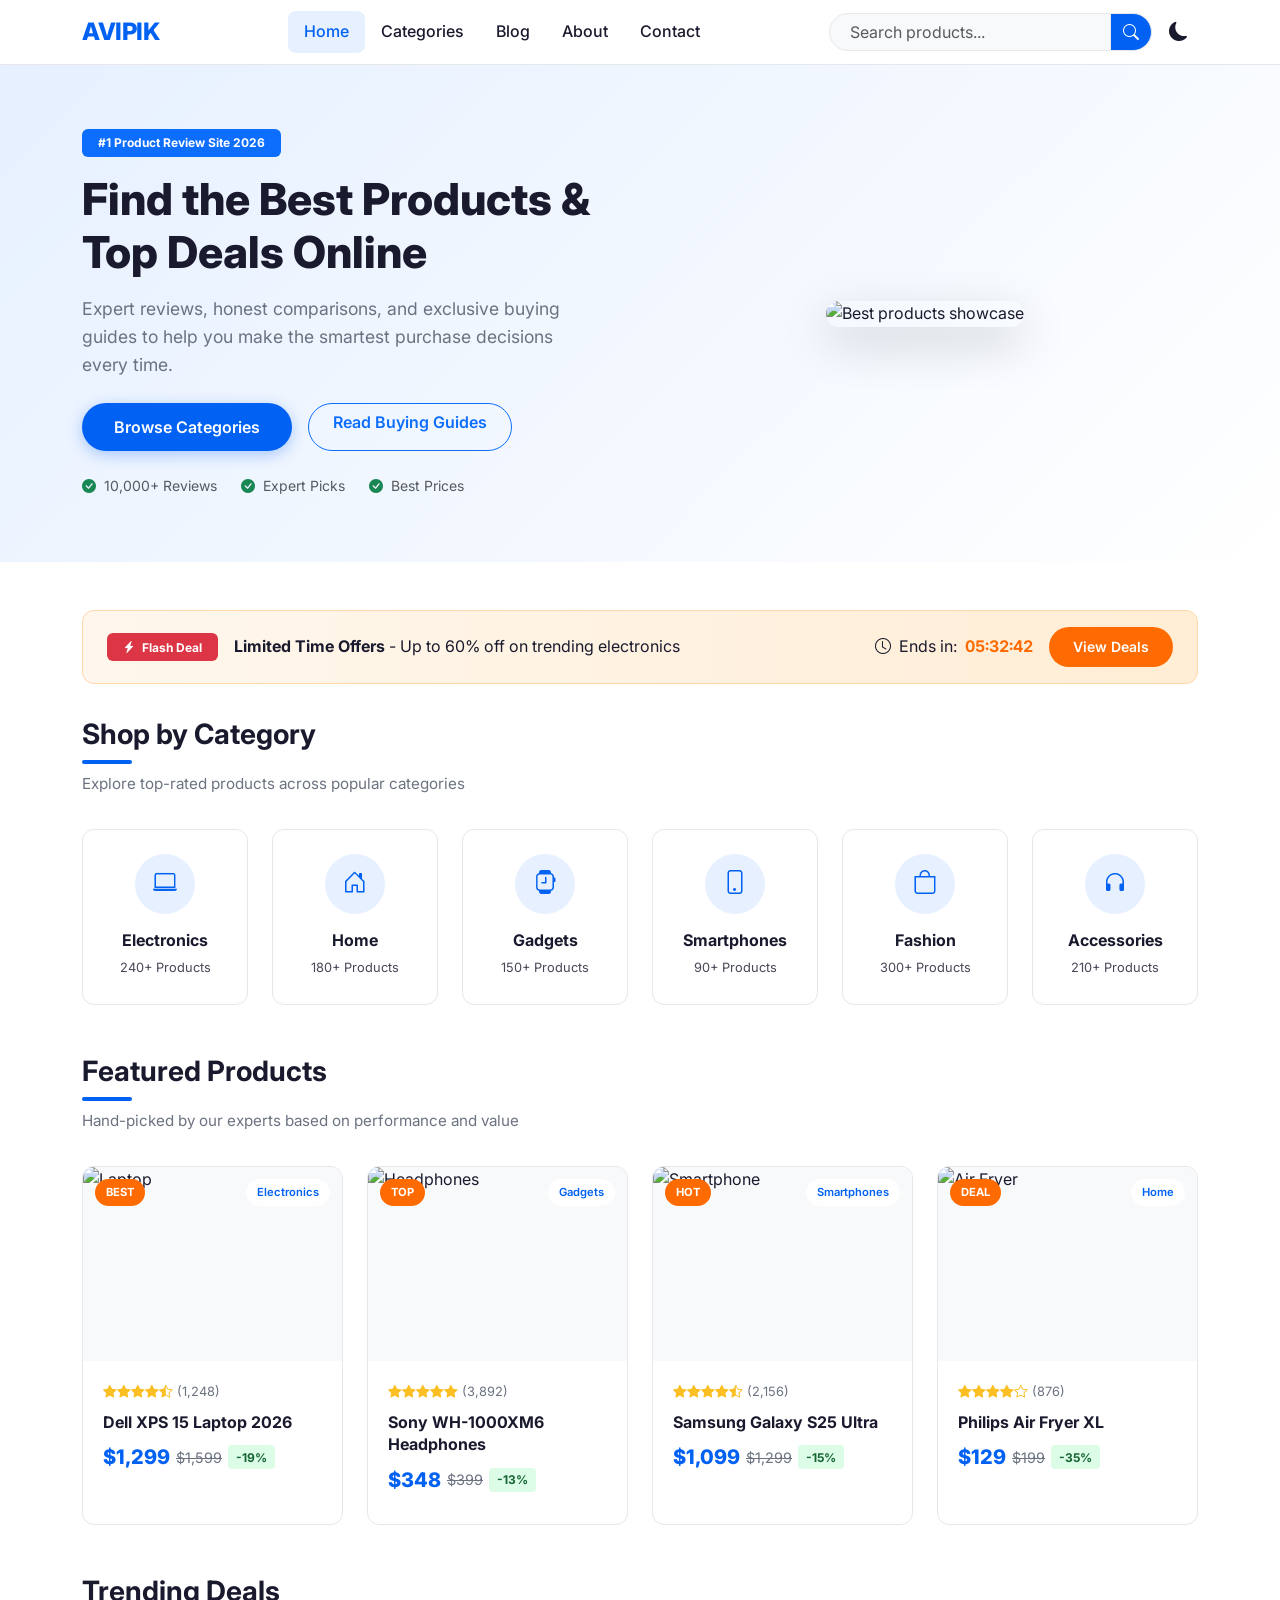
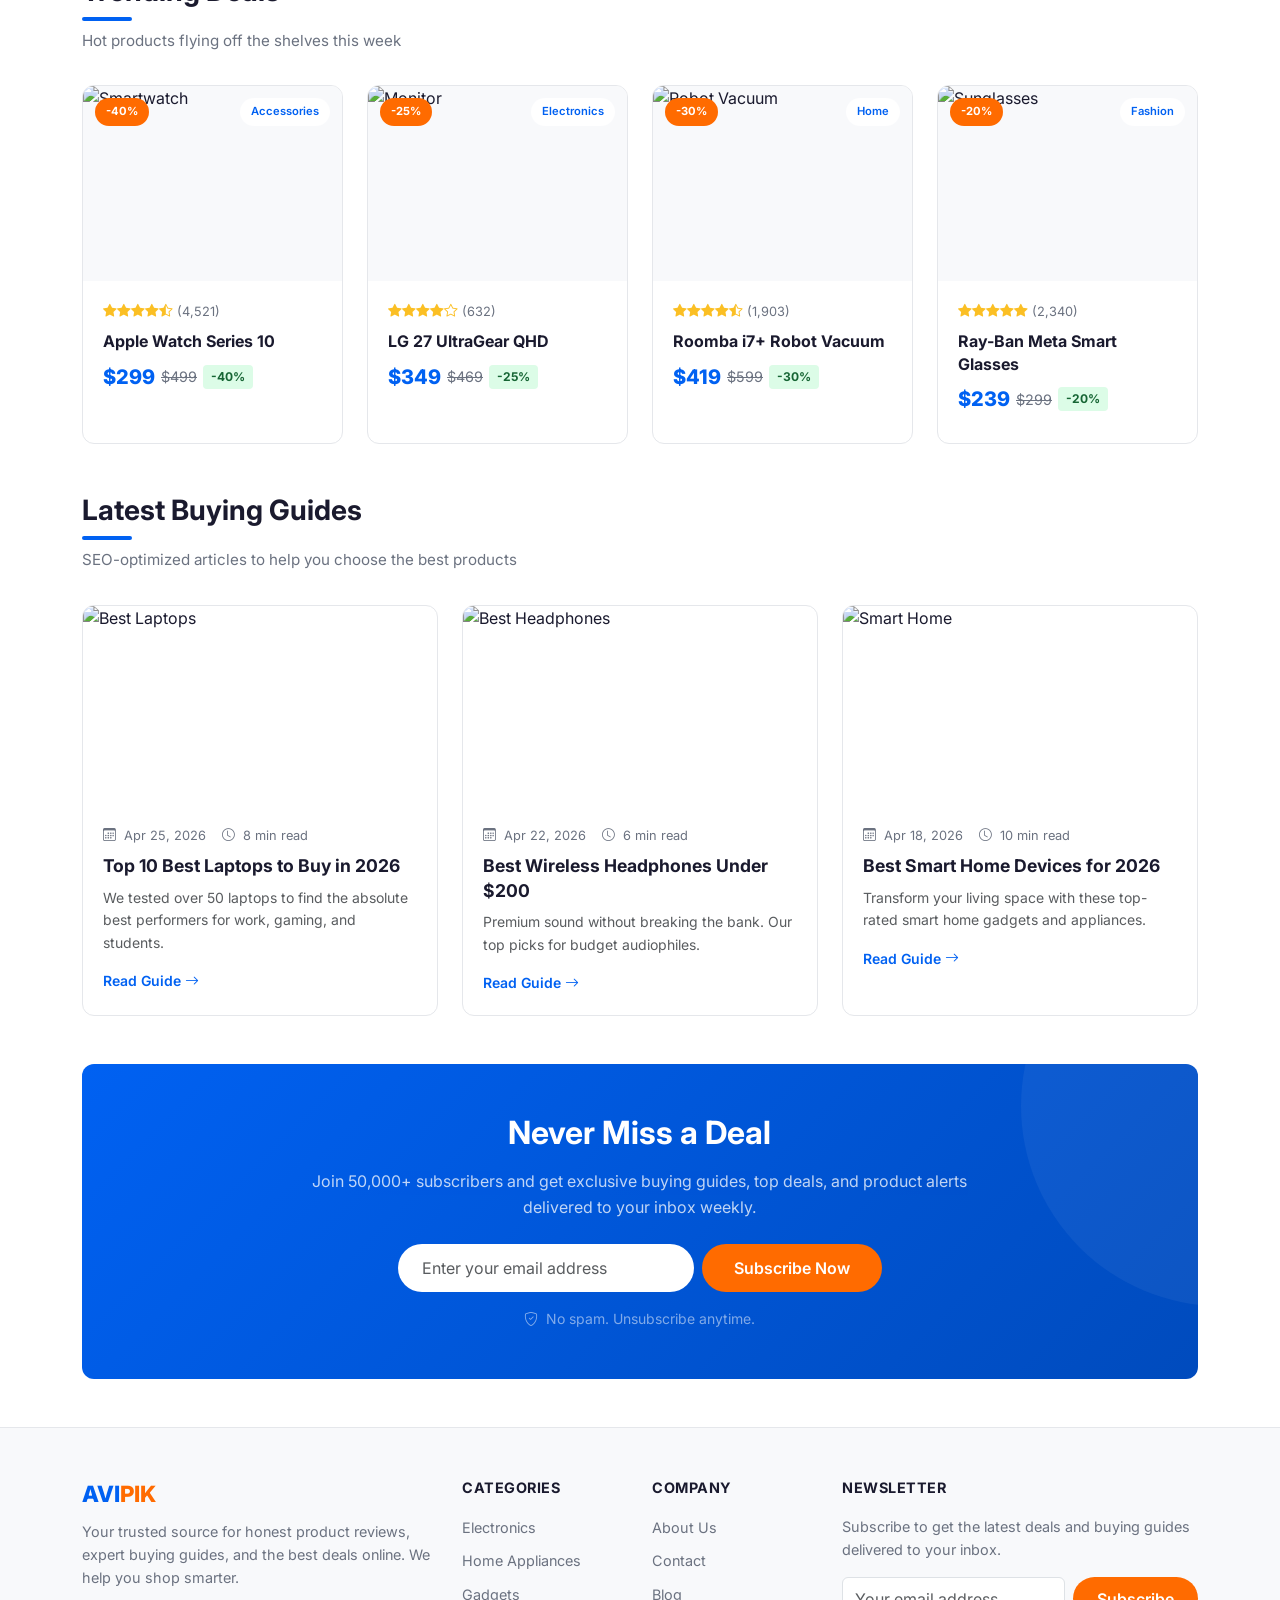
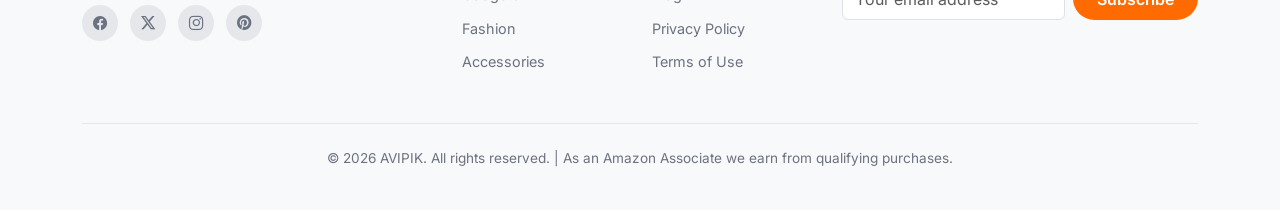
==== index.html @ 1dbca2f1 "one" ====
<!DOCTYPE html>
<html lang="en">
<head>
<meta charset="UTF-8">
<meta name="viewport" content="width=device-width, initial-scale=1.0">
<title>AVIPIK - Top Product Reviews, Deals & Buying Guides 2026</title>
<meta name="description" content="Discover the best products, top deals, and expert buying guides. Read honest reviews and find the best prices on electronics, home appliances, gadgets, fashion, and accessories.">
<meta name="keywords" content="best products, top deals, buy online, product reviews, buying guide, amazon deals">
<link rel="canonical" href="https://avipik.com/">
<script type="application/ld+json">{"@context":"https://schema.org","@type":"WebSite","name":"AVIPIK","url":"https://avipik.com/","potentialAction":{"@type":"SearchAction","target":"https://avipik.com/search?q={search_term_string}","query-input":"required name=search_term_string"}}</script>
<link href="https://cdn.jsdelivr.net/npm/bootstrap@5.3.2/dist/css/bootstrap.min.css" rel="stylesheet">
<link rel="stylesheet" href="https://cdn.jsdelivr.net/npm/bootstrap-icons@1.11.1/font/bootstrap-icons.css">
<link href="https://fonts.googleapis.com/css2?family=Inter:wght@400;500;600;700;800&display=swap" rel="stylesheet">
<link rel="stylesheet" href="css/style.css">
</head>
<body>
<header class="site-header">
<nav class="navbar navbar-expand-lg">
<div class="container">
<a class="navbar-brand" href="index.html">AVI<span></span>PIK</span></a>
<button class="navbar-toggler" type="button" data-bs-toggle="collapse" data-bs-target="#mainNav"><span class="navbar-toggler-icon"></span></button>
<div class="collapse navbar-collapse" id="mainNav">
<ul class="navbar-nav mx-auto">
<li class="nav-item"><a class="nav-link active" href="index.html">Home</a></li>
<li class="nav-item"><a class="nav-link" href="category.html">Categories</a></li>
<!-- <li class="nav-item"><a class="nav-link" href="comparison.html">Compare</a></li> -->
<li class="nav-item"><a class="nav-link" href="blog.html">Blog</a></li>
<li class="nav-item"><a class="nav-link" href="about.html">About</a></li>
<li class="nav-item"><a class="nav-link" href="contact.html">Contact</a></li>
</ul>
<form class="d-flex search-form me-2" role="search"><input class="form-control" type="search" placeholder="Search products..." aria-label="Search"><button class="btn" type="submit"><i class="bi bi-search"></i></button></form>
<button class="theme-toggle" id="themeToggle" title="Toggle dark mode"><i class="bi bi-moon-fill"></i></button>
</div>
</div>
</nav>
</header>

<section class="hero-section">
<div class="container">
<div class="row align-items-center gy-4">
<div class="col-lg-6">
<span class="badge bg-primary mb-3 px-3 py-2">#1 Product Review Site 2026</span>
<h1 class="hero-title">Find the Best Products & Top Deals Online</h1>
<p class="hero-text">Expert reviews, honest comparisons, and exclusive buying guides to help you make the smartest purchase decisions every time.</p>
<div class="d-flex flex-wrap gap-3">
<a href="category.html" class="btn btn-primary-custom">Browse Categories</a>
<a href="blog.html" class="btn btn-outline-primary rounded-pill px-4 fw-semibold">Read Buying Guides</a>
</div>
<div class="mt-4 d-flex gap-4 text-muted small">
<div><i class="bi bi-check-circle-fill text-success me-1"></i> 10,000+ Reviews</div>
<div><i class="bi bi-check-circle-fill text-success me-1"></i> Expert Picks</div>
<div><i class="bi bi-check-circle-fill text-success me-1"></i> Best Prices</div>
</div>
</div>
<div class="col-lg-6 text-center">
<img data-src="https://images.unsplash.com/photo-1550009158-9ebf690569ba?w=600&h=400&fit=crop" alt="Best products showcase" class="img-fluid rounded-4 shadow-lg" style="max-height:360px;object-fit:cover;width:100%;">
</div>
</div>
</div>
</section>

<div class="container my-5">
<div class="deals-bar d-flex flex-wrap align-items-center justify-content-between gap-3">
<div class="d-flex align-items-center gap-3">
<span class="badge bg-danger px-3 py-2"><i class="bi bi-lightning-charge-fill me-1"></i> Flash Deal</span>
<div><strong>Limited Time Offers</strong> - Up to 60% off on trending electronics</div>
</div>
<div class="d-flex align-items-center gap-2">
<i class="bi bi-clock"></i> Ends in: <span class="countdown" id="countdown">05:32:45</span>
<a href="category.html" class="btn btn-accent btn-sm ms-2">View Deals</a>
</div>
</div>

<h2 class="section-title">Shop by Category</h2>
<p class="section-subtitle">Explore top-rated products across popular categories</p>
<div class="row g-4 mb-5">
<div class="col-6 col-md-4 col-lg-2"><a href="category.html" class="category-card"><div class="cat-icon"><i class="bi bi-laptop"></i></div><h5>Electronics</h5><small>240+ Products</small></a></div>
<div class="col-6 col-md-4 col-lg-2"><a href="category.html" class="category-card"><div class="cat-icon"><i class="bi bi-house-door"></i></div><h5>Home</h5><small>180+ Products</small></a></div>
<div class="col-6 col-md-4 col-lg-2"><a href="category.html" class="category-card"><div class="cat-icon"><i class="bi bi-smartwatch"></i></div><h5>Gadgets</h5><small>150+ Products</small></a></div>
<div class="col-6 col-md-4 col-lg-2"><a href="category.html" class="category-card"><div class="cat-icon"><i class="bi bi-phone"></i></div><h5>Smartphones</h5><small>90+ Products</small></a></div>
<div class="col-6 col-md-4 col-lg-2"><a href="category.html" class="category-card"><div class="cat-icon"><i class="bi bi-bag"></i></div><h5>Fashion</h5><small>300+ Products</small></a></div>
<div class="col-6 col-md-4 col-lg-2"><a href="category.html" class="category-card"><div class="cat-icon"><i class="bi bi-headphones"></i></div><h5>Accessories</h5><small>210+ Products</small></a></div>
</div>

<h2 class="section-title">Featured Products</h2>
<p class="section-subtitle">Hand-picked by our experts based on performance and value</p>
<div class="row g-4 mb-5">
<div class="col-6 col-lg-3"><article class="product-card"><div class="card-img-wrapper"><span class="badge-deal">BEST</span><span class="badge-category">Electronics</span><img data-src="https://images.unsplash.com/photo-1496181133206-80ce9b88a853?w=400&h=300&fit=crop" alt="Laptop" loading="lazy"></div><div class="card-body"><div class="stars"><i class="bi bi-star-fill"></i><i class="bi bi-star-fill"></i><i class="bi bi-star-fill"></i><i class="bi bi-star-fill"></i><i class="bi bi-star-half"></i><span class="reviews">(1,248)</span></div><h3 class="card-title"><a href="product-review.html">Dell XPS 15 Laptop 2026</a></h3><div class="d-flex align-items-center mb-2"><span class="price-current">$1,299</span><span class="price-old">$1,599</span><span class="discount-tag">-19%</span></div></div></article></div>
<div class="col-6 col-lg-3"><article class="product-card"><div class="card-img-wrapper"><span class="badge-deal">TOP</span><span class="badge-category">Gadgets</span><img data-src="https://images.unsplash.com/photo-1505740420928-5e560c06d30e?w=400&h=300&fit=crop" alt="Headphones" loading="lazy"></div><div class="card-body"><div class="stars"><i class="bi bi-star-fill"></i><i class="bi bi-star-fill"></i><i class="bi bi-star-fill"></i><i class="bi bi-star-fill"></i><i class="bi bi-star-fill"></i><span class="reviews">(3,892)</span></div><h3 class="card-title"><a href="product-review.html">Sony WH-1000XM6 Headphones</a></h3><div class="d-flex align-items-center mb-2"><span class="price-current">$348</span><span class="price-old">$399</span><span class="discount-tag">-13%</span></div></div></article></div>
<div class="col-6 col-lg-3"><article class="product-card"><div class="card-img-wrapper"><span class="badge-deal">HOT</span><span class="badge-category">Smartphones</span><img data-src="https://images.unsplash.com/photo-1511707171634-5f897ff02aa9?w=400&h=300&fit=crop" alt="Smartphone" loading="lazy"></div><div class="card-body"><div class="stars"><i class="bi bi-star-fill"></i><i class="bi bi-star-fill"></i><i class="bi bi-star-fill"></i><i class="bi bi-star-fill"></i><i class="bi bi-star-half"></i><span class="reviews">(2,156)</span></div><h3 class="card-title"><a href="product-review.html">Samsung Galaxy S25 Ultra</a></h3><div class="d-flex align-items-center mb-2"><span class="price-current">$1,099</span><span class="price-old">$1,299</span><span class="discount-tag">-15%</span></div></div></article></div>
<div class="col-6 col-lg-3"><article class="product-card"><div class="card-img-wrapper"><span class="badge-deal">DEAL</span><span class="badge-category">Home</span><img data-src="https://images.unsplash.com/photo-1556910103-1c02745a30bf?w=400&h=300&fit=crop" alt="Air Fryer" loading="lazy"></div><div class="card-body"><div class="stars"><i class="bi bi-star-fill"></i><i class="bi bi-star-fill"></i><i class="bi bi-star-fill"></i><i class="bi bi-star-fill"></i><i class="bi bi-star"></i><span class="reviews">(876)</span></div><h3 class="card-title"><a href="product-review.html">Philips Air Fryer XL</a></h3><div class="d-flex align-items-center mb-2"><span class="price-current">$129</span><span class="price-old">$199</span><span class="discount-tag">-35%</span></div></div></article></div>
</div>

<h2 class="section-title">Trending Deals</h2>
<p class="section-subtitle">Hot products flying off the shelves this week</p>
<div class="row g-4 mb-5">
<div class="col-6 col-lg-3"><article class="product-card"><div class="card-img-wrapper"><span class="badge-deal">-40%</span><span class="badge-category">Accessories</span><img data-src="https://images.unsplash.com/photo-1572569028738-411a197b8367?w=400&h=300&fit=crop" alt="Smartwatch" loading="lazy"></div><div class="card-body"><div class="stars"><i class="bi bi-star-fill"></i><i class="bi bi-star-fill"></i><i class="bi bi-star-fill"></i><i class="bi bi-star-fill"></i><i class="bi bi-star-half"></i><span class="reviews">(4,521)</span></div><h3 class="card-title"><a href="product-review.html">Apple Watch Series 10</a></h3><div class="d-flex align-items-center mb-2"><span class="price-current">$299</span><span class="price-old">$499</span><span class="discount-tag">-40%</span></div></div></article></div>
<div class="col-6 col-lg-3"><article class="product-card"><div class="card-img-wrapper"><span class="badge-deal">-25%</span><span class="badge-category">Electronics</span><img data-src="https://images.unsplash.com/photo-1593640408182-31c70c8268f5?w=400&h=300&fit=crop" alt="Monitor" loading="lazy"></div><div class="card-body"><div class="stars"><i class="bi bi-star-fill"></i><i class="bi bi-star-fill"></i><i class="bi bi-star-fill"></i><i class="bi bi-star-fill"></i><i class="bi bi-star"></i><span class="reviews">(632)</span></div><h3 class="card-title"><a href="product-review.html">LG 27 UltraGear QHD</a></h3><div class="d-flex align-items-center mb-2"><span class="price-current">$349</span><span class="price-old">$469</span><span class="discount-tag">-25%</span></div></div></article></div>
<div class="col-6 col-lg-3"><article class="product-card"><div class="card-img-wrapper"><span class="badge-deal">-30%</span><span class="badge-category">Home</span><img data-src="https://images.unsplash.com/photo-1585771724684-38269d6639fd?w=400&h=300&fit=crop" alt="Robot Vacuum" loading="lazy"></div><div class="card-body"><div class="stars"><i class="bi bi-star-fill"></i><i class="bi bi-star-fill"></i><i class="bi bi-star-fill"></i><i class="bi bi-star-fill"></i><i class="bi bi-star-half"></i><span class="reviews">(1,903)</span></div><h3 class="card-title"><a href="product-review.html">Roomba i7+ Robot Vacuum</a></h3><div class="d-flex align-items-center mb-2"><span class="price-current">$419</span><span class="price-old">$599</span><span class="discount-tag">-30%</span></div></div></article></div>
<div class="col-6 col-lg-3"><article class="product-card"><div class="card-img-wrapper"><span class="badge-deal">-20%</span><span class="badge-category">Fashion</span><img data-src="https://images.unsplash.com/photo-1523275335684-37898b6baf30?w=400&h=300&fit=crop" alt="Sunglasses" loading="lazy"></div><div class="card-body"><div class="stars"><i class="bi bi-star-fill"></i><i class="bi bi-star-fill"></i><i class="bi bi-star-fill"></i><i class="bi bi-star-fill"></i><i class="bi bi-star-fill"></i><span class="reviews">(2,340)</span></div><h3 class="card-title"><a href="product-review.html">Ray-Ban Meta Smart Glasses</a></h3><div class="d-flex align-items-center mb-2"><span class="price-current">$239</span><span class="price-old">$299</span><span class="discount-tag">-20%</span></div></div></article></div>
</div>

<h2 class="section-title">Latest Buying Guides</h2>
<p class="section-subtitle">SEO-optimized articles to help you choose the best products</p>
<div class="row g-4 mb-5">
<div class="col-md-4"><article class="blog-card"><img data-src="https://images.unsplash.com/photo-1517336714731-489689fd1ca4?w=500&h=280&fit=crop" alt="Best Laptops" class="blog-img" loading="lazy"><div class="card-body"><div class="blog-meta"><span><i class="bi bi-calendar3 me-1"></i> Apr 25, 2026</span><span><i class="bi bi-clock me-1"></i> 8 min read</span></div><h3 class="card-title"><a href="blog.html">Top 10 Best Laptops to Buy in 2026</a></h3><p class="text-muted small">We tested over 50 laptops to find the absolute best performers for work, gaming, and students.</p><a href="blog.html" class="fw-semibold small text-decoration-none" style="color:var(--primary)">Read Guide <i class="bi bi-arrow-right"></i></a></div></article></div>
<div class="col-md-4"><article class="blog-card"><img data-src="https://images.unsplash.com/photo-1558089687-f282ffcbc126?w=500&h=280&fit=crop" alt="Best Headphones" class="blog-img" loading="lazy"><div class="card-body"><div class="blog-meta"><span><i class="bi bi-calendar3 me-1"></i> Apr 22, 2026</span><span><i class="bi bi-clock me-1"></i> 6 min read</span></div><h3 class="card-title"><a href="blog.html">Best Wireless Headphones Under $200</a></h3><p class="text-muted small">Premium sound without breaking the bank. Our top picks for budget audiophiles.</p><a href="blog.html" class="fw-semibold small text-decoration-none" style="color:var(--primary)">Read Guide <i class="bi bi-arrow-right"></i></a></div></article></div>
<div class="col-md-4"><article class="blog-card"><img data-src="https://images.unsplash.com/photo-1584568694244-14fbdf83bd30?w=500&h=280&fit=crop" alt="Smart Home" class="blog-img" loading="lazy"><div class="card-body"><div class="blog-meta"><span><i class="bi bi-calendar3 me-1"></i> Apr 18, 2026</span><span><i class="bi bi-clock me-1"></i> 10 min read</span></div><h3 class="card-title"><a href="blog.html">Best Smart Home Devices for 2026</a></h3><p class="text-muted small">Transform your living space with these top-rated smart home gadgets and appliances.</p><a href="blog.html" class="fw-semibold small text-decoration-none" style="color:var(--primary)">Read Guide <i class="bi bi-arrow-right"></i></a></div></article></div>
</div>

<section class="newsletter-section mb-5">
<div class="row justify-content-center position-relative">
<div class="col-lg-8 text-center">
<h2 class="fw-bold mb-3">Never Miss a Deal</h2>
<p class="mb-4 opacity-75">Join 50,000+ subscribers and get exclusive buying guides, top deals, and product alerts delivered to your inbox weekly.</p>
<form class="d-flex flex-wrap justify-content-center gap-2">
<input type="email" class="form-control w-auto" style="min-width:260px" placeholder="Enter your email address" required>
<button class="btn" type="submit" id="notifyBtn">Subscribe Now</button>
</form>
<p class="small mt-3 opacity-50 mb-0"><i class="bi bi-shield-check me-1"></i> No spam. Unsubscribe anytime.</p>
</div>
</div>
</section>

</div>

<footer class="site-footer">
<div class="container">
<div class="row gy-4">
<div class="col-lg-4">
<div class="footer-brand">AVI<span>PIK</span></div>
<p class="footer-desc">Your trusted source for honest product reviews, expert buying guides, and the best deals online. We help you shop smarter.</p>
<div class="social-links mt-3">
<a href="#" aria-label="Facebook"><i class="bi bi-facebook"></i></a>
<a href="#" aria-label="Twitter"><i class="bi bi-twitter-x"></i></a>
<a href="#" aria-label="Instagram"><i class="bi bi-instagram"></i></a>
<a href="#" aria-label="Pinterest"><i class="bi bi-pinterest"></i></a>
</div>
</div>
<div class="col-6 col-lg-2">
<div class="footer-heading">Categories</div>
<ul class="footer-links">
<li><a href="category.html">Electronics</a></li>
<li><a href="category.html">Home Appliances</a></li>
<li><a href="category.html">Gadgets</a></li>
<li><a href="category.html">Fashion</a></li>
<li><a href="category.html">Accessories</a></li>
</ul>
</div>
<div class="col-6 col-lg-2">
<div class="footer-heading">Company</div>
<ul class="footer-links">
<li><a href="about.html">About Us</a></li>
<li><a href="contact.html">Contact</a></li>
<li><a href="blog.html">Blog</a></li>
<li><a href="#">Privacy Policy</a></li>
<li><a href="#">Terms of Use</a></li>
</ul>
</div>
<div class="col-lg-4">
<div class="footer-heading">Newsletter</div>
<p class="footer-desc">Subscribe to get the latest deals and buying guides delivered to your inbox.</p>
<form class="d-flex gap-2 mt-2">
<input type="email" class="form-control" placeholder="Your email address" required>
<button class="btn btn-accent" type="submit" id="notifyBtn">Subscribe</button>
</form>
</div>
</div>
<div class="footer-bottom">
<p>&copy; 2026 AVIPIK. All rights reserved. | As an Amazon Associate we earn from qualifying purchases.</p>
</div>
</div>
</footer>

<button class="scroll-top" id="scrollTop" aria-label="Scroll to top"><i class="bi bi-arrow-up"></i></button>
<script src="https://cdn.jsdelivr.net/npm/bootstrap@5.3.2/dist/js/bootstrap.bundle.min.js"></script>
<script src="js/main.js"></script>
</body>
</html>
---- css/style.css ----
:root {
  --primary: #0061f2;
  --primary-dark: #004bbd;
  --primary-light: #e6f0ff;
  --accent: #ff6b00;
  --accent-hover: #e55f00;
  --success: #00c853;
  --bg: #ffffff;
  --bg-alt: #f8f9fb;
  --text: #1a1a2e;
  --text-muted: #6b7280;
  --border: #e5e7eb;
  --shadow: 0 4px 20px rgba(0,0,0,0.06);
  --shadow-lg: 0 10px 40px rgba(0,0,0,0.1);
  --radius: 12px;
  --radius-sm: 8px;
  --transition: all 0.25s ease;
}

[data-theme="dark"] {
  --bg: #0f172a;
  --bg-alt: #1e293b;
  --text: #f1f5f9;
  --text-muted: #94a3b8;
  --border: #334155;
  --shadow: 0 4px 20px rgba(0,0,0,0.3);
  --shadow-lg: 0 10px 40px rgba(0,0,0,0.4);
}

* { margin: 0; padding: 0; box-sizing: border-box; }

html { scroll-behavior: smooth; }

body {
  font-family: 'Inter', -apple-system, BlinkMacSystemFont, 'Segoe UI', Roboto, sans-serif;
  background: var(--bg);
  color: var(--text);
  line-height: 1.6;
  transition: background 0.3s, color 0.3s;
}

/* Typography */
h1, h2, h3, h4, h5, h6 { font-weight: 700; line-height: 1.3; }

.section-title {
  font-size: 1.75rem;
  margin-bottom: 0.5rem;
  position: relative;
  display: inline-block;
}

.section-title::after {
  content: '';
  display: block;
  width: 50px;
  height: 4px;
  background: var(--primary);
  border-radius: 2px;
  margin-top: 8px;
}

.section-subtitle {
  color: var(--text-muted);
  font-size: 0.95rem;
  margin-bottom: 2rem;
}

/* Header */
.site-header {
  background: var(--bg);
  border-bottom: 1px solid var(--border);
  position: sticky;
  top: 0;
  z-index: 1030;
  transition: var(--transition);
}

.site-header.scrolled {
  box-shadow: var(--shadow);
}

.navbar-brand {
  font-weight: 800;
  font-size: 1.5rem;
  color: var(--primary) !important;
  letter-spacing: -0.5px;
}

.navbar-brand span { color: var(--accent); }

.nav-link {
  font-weight: 500;
  color: var(--text) !important;
  padding: 0.5rem 1rem !important;
  border-radius: var(--radius-sm);
  transition: var(--transition);
}

.nav-link:hover, .nav-link.active {
  background: var(--primary-light);
  color: var(--primary) !important;
}

.search-form .form-control {
  border-radius: 50px 0 0 50px;
  border: 1px solid var(--border);
  padding-left: 1.25rem;
  background: var(--bg-alt);
}

.search-form .btn {
  border-radius: 0 50px 50px 0;
  border: 1px solid var(--border);
  border-left: 0;
  background: var(--primary);
  color: #fff;
}

.theme-toggle {
  border: none;
  background: transparent;
  color: var(--text);
  font-size: 1.2rem;
  padding: 0.4rem 0.6rem;
  border-radius: var(--radius-sm);
  cursor: pointer;
  transition: var(--transition);
}

.theme-toggle:hover { background: var(--bg-alt); }

/* Hero */
.hero-section {
  background: linear-gradient(135deg, var(--primary-light) 0%, #fff 100%);
  padding: 4rem 0;
  position: relative;
  overflow: hidden;
}

[data-theme="dark"] .hero-section {
  background: linear-gradient(135deg, #0f172a 0%, #1e293b 100%);
}

.hero-title {
  font-size: 2.75rem;
  font-weight: 800;
  line-height: 1.2;
  margin-bottom: 1rem;
}

.hero-text {
  font-size: 1.1rem;
  color: var(--text-muted);
  margin-bottom: 1.5rem;
  max-width: 500px;
}

.btn-primary-custom {
  background: var(--primary);
  border: none;
  color: #fff;
  padding: 0.75rem 2rem;
  border-radius: 50px;
  font-weight: 600;
  transition: var(--transition);
  box-shadow: 0 4px 15px rgba(0,97,242,0.3);
}

.btn-primary-custom:hover {
  background: var(--primary-dark);
  transform: translateY(-2px);
  box-shadow: 0 6px 20px rgba(0,97,242,0.4);
  color: #fff;
}

.btn-accent {
  background: var(--accent);
  border: none;
  color: #fff;
  padding: 0.6rem 1.5rem;
  border-radius: 50px;
  font-weight: 600;
  transition: var(--transition);
}

.btn-accent:hover {
  background: var(--accent-hover);
  transform: translateY(-2px);
  color: #fff;
}

/* Cards */
.product-card {
  background: var(--bg);
  border: 1px solid var(--border);
  border-radius: var(--radius);
  overflow: hidden;
  transition: var(--transition);
  height: 100%;
  display: flex;
  flex-direction: column;
}

.product-card:hover {
  transform: translateY(-6px);
  box-shadow: var(--shadow-lg);
  border-color: transparent;
}

.product-card .card-img-wrapper {
  position: relative;
  padding-top: 75%;
  overflow: hidden;
  background: var(--bg-alt);
}

.product-card .card-img-wrapper img {
  position: absolute;
  top: 0; left: 0;
  width: 100%; height: 100%;
  object-fit: cover;
  transition: transform 0.4s ease;
}

.product-card:hover .card-img-wrapper img {
  transform: scale(1.05);
}

.badge-deal {
  position: absolute;
  top: 12px; left: 12px;
  background: var(--accent);
  color: #fff;
  font-size: 0.7rem;
  font-weight: 700;
  padding: 0.3rem 0.7rem;
  border-radius: 50px;
  z-index: 2;
}

.badge-category {
  position: absolute;
  top: 12px; right: 12px;
  background: rgba(255,255,255,0.95);
  color: var(--primary);
  font-size: 0.7rem;
  font-weight: 600;
  padding: 0.3rem 0.7rem;
  border-radius: 50px;
  z-index: 2;
}

.card-body { padding: 1.25rem; flex: 1; display: flex; flex-direction: column; }

.card-title {
  font-size: 1rem;
  font-weight: 700;
  margin-bottom: 0.5rem;
  line-height: 1.4;
}

.card-title a {
  color: var(--text);
  text-decoration: none;
  transition: color 0.2s;
}

.card-title a:hover { color: var(--primary); }

.stars {
  color: #fbbf24;
  font-size: 0.85rem;
  margin-bottom: 0.5rem;
}

.stars .reviews {
  color: var(--text-muted);
  font-size: 0.8rem;
  margin-left: 4px;
}

.price-current {
  font-size: 1.25rem;
  font-weight: 800;
  color: var(--primary);
}

.price-old {
  font-size: 0.9rem;
  color: var(--text-muted);
  text-decoration: line-through;
  margin-left: 6px;
}

.discount-tag {
  background: #dcfce7;
  color: #166534;
  font-size: 0.75rem;
  font-weight: 700;
  padding: 0.15rem 0.5rem;
  border-radius: 4px;
  margin-left: 6px;
}

[data-theme="dark"] .discount-tag {
  background: #14532d;
  color: #86efac;
}

.card-footer-area {
  margin-top: auto;
  padding-top: 1rem;
  border-top: 1px solid var(--border);
}

/* Category Cards */
.category-card {
  background: var(--bg);
  border: 1px solid var(--border);
  border-radius: var(--radius);
  padding: 1.5rem;
  text-align: center;
  transition: var(--transition);
  text-decoration: none;
  color: var(--text);
  display: block;
}

.category-card:hover {
  background: var(--primary);
  color: #fff;
  border-color: var(--primary);
  transform: translateY(-4px);
  box-shadow: var(--shadow-lg);
}

.category-card .cat-icon {
  width: 60px; height: 60px;
  background: var(--primary-light);
  color: var(--primary);
  border-radius: 50%;
  display: flex;
  align-items: center;
  justify-content: center;
  font-size: 1.5rem;
  margin: 0 auto 1rem;
  transition: var(--transition);
}

.category-card:hover .cat-icon {
  background: rgba(255,255,255,0.2);
  color: #fff;
}

.category-card h5 {
  font-size: 1rem;
  font-weight: 700;
  margin-bottom: 0.25rem;
}

.category-card small {
  font-size: 0.8rem;
  opacity: 0.8;
}

/* Deals Bar */
.deals-bar {
  background: linear-gradient(90deg, #fff7ed 0%, #ffedd5 100%);
  border: 1px solid #fed7aa;
  border-radius: var(--radius);
  padding: 1rem 1.5rem;
  margin-bottom: 2rem;
}

[data-theme="dark"] .deals-bar {
  background: linear-gradient(90deg, #451a03 0%, #78350f 100%);
  border-color: #92400e;
}

.deals-bar .countdown {
  font-weight: 700;
  color: var(--accent);
  font-variant-numeric: tabular-nums;
}

/* Comparison Table */
.compare-table th,
.compare-table td {
  padding: 1rem;
  border: 1px solid var(--border);
  vertical-align: middle;
}

.compare-table thead th {
  background: var(--bg-alt);
  font-weight: 700;
  text-align: center;
}

.compare-table tbody th {
  background: var(--bg-alt);
  font-weight: 600;
  width: 20%;
}

.compare-table .winner {
  background: #dcfce7 !important;
}

[data-theme="dark"] .compare-table .winner {
  background: #14532d !important;
}

.compare-product-img {
  width: 80px;
  height: 80px;
  object-fit: cover;
  border-radius: var(--radius-sm);
  margin-bottom: 0.5rem;
}

/* Review Page */
.review-hero {
  background: var(--bg-alt);
  border-radius: var(--radius);
  padding: 2rem;
  margin-bottom: 2rem;
}

.pros-cons-box {
  border-radius: var(--radius);
  padding: 1.5rem;
  height: 100%;
}

.pros-box {
  background: #f0fdf4;
  border: 1px solid #bbf7d0;
}

[data-theme="dark"] .pros-box {
  background: #14532d;
  border-color: #22c55e;
}

.cons-box {
  background: #fef2f2;
  border: 1px solid #fecaca;
}

[data-theme="dark"] .cons-box {
  background: #450a0a;
  border-color: #ef4444;
}

.pros-cons-box h4 {
  font-size: 1rem;
  margin-bottom: 1rem;
}

.pros-box h4 { color: #166534; }
[data-theme="dark"] .pros-box h4 { color: #86efac; }

.cons-box h4 { color: #991b1b; }
[data-theme="dark"] .cons-box h4 { color: #fca5a5; }

.pros-cons-box ul {
  list-style: none;
  padding: 0;
  margin: 0;
}

.pros-cons-box li {
  padding: 0.4rem 0;
  font-size: 0.9rem;
  display: flex;
  align-items: flex-start;
  gap: 8px;
}

.pros-box li::before {
  content: '\2713';
  color: var(--success);
  font-weight: 700;
}

.cons-box li::before {
  content: '\2717';
  color: #ef4444;
  font-weight: 700;
}

.specs-table td, .specs-table th {
  padding: 0.75rem 1rem;
  border-bottom: 1px solid var(--border);
}

.specs-table th {
  width: 35%;
  color: var(--text-muted);
  font-weight: 500;
}

/* FAQ */
.accordion-item {
  border: 1px solid var(--border);
  border-radius: var(--radius-sm);
  margin-bottom: 0.75rem;
  overflow: hidden;
  background: var(--bg);
}

.accordion-button {
  background: var(--bg);
  color: var(--text);
  font-weight: 600;
  padding: 1rem 1.25rem;
  box-shadow: none;
}

.accordion-button:not(.collapsed) {
  background: var(--primary-light);
  color: var(--primary);
  box-shadow: none;
}

.accordion-button::after {
  filter: brightness(0.5);
}

[data-theme="dark"] .accordion-button::after {
  filter: invert(1);
}

/* Blog */
.blog-card {
  background: var(--bg);
  border: 1px solid var(--border);
  border-radius: var(--radius);
  overflow: hidden;
  transition: var(--transition);
  height: 100%;
  display: flex;
  flex-direction: column;
}

.blog-card:hover {
  box-shadow: var(--shadow-lg);
  transform: translateY(-4px);
}

.blog-card .blog-img {
  width: 100%;
  height: 200px;
  object-fit: cover;
}

.blog-card .blog-meta {
  font-size: 0.8rem;
  color: var(--text-muted);
  margin-bottom: 0.5rem;
}

.blog-card .blog-meta span {
  margin-right: 1rem;
}

.blog-card .card-title {
  font-size: 1.1rem;
}

/* Newsletter */
.newsletter-section {
  background: linear-gradient(135deg, var(--primary) 0%, var(--primary-dark) 100%);
  border-radius: var(--radius);
  padding: 3rem 2rem;
  color: #fff;
  text-align: center;
  position: relative;
  overflow: hidden;
}

.newsletter-section::before {
  content: '';
  position: absolute;
  top: -50%; right: -20%;
  width: 400px; height: 400px;
  background: rgba(255,255,255,0.05);
  border-radius: 50%;
}

.newsletter-section .form-control {
  border-radius: 50px;
  border: none;
  padding: 0.75rem 1.5rem;
}

.newsletter-section .btn {
  border-radius: 50px;
  background: var(--accent);
  color: #fff;
  font-weight: 600;
  border: none;
  padding: 0.75rem 2rem;
}

.newsletter-section .btn:hover {
  background: var(--accent-hover);
  color: #fff;
}

/* Footer */
.site-footer {
  background: var(--bg-alt);
  border-top: 1px solid var(--border);
  padding: 3rem 0 1.5rem;
}

.footer-brand {
  font-weight: 800;
  font-size: 1.4rem;
  color: var(--primary);
}

.footer-brand span { color: var(--accent); }

.footer-desc {
  color: var(--text-muted);
  font-size: 0.9rem;
  margin-top: 0.5rem;
}

.footer-heading {
  font-size: 0.9rem;
  font-weight: 700;
  text-transform: uppercase;
  letter-spacing: 0.5px;
  margin-bottom: 1rem;
  color: var(--text);
}

.footer-links {
  list-style: none;
  padding: 0;
}

.footer-links li { margin-bottom: 0.5rem; }

.footer-links a {
  color: var(--text-muted);
  text-decoration: none;
  font-size: 0.9rem;
  transition: color 0.2s;
}

.footer-links a:hover { color: var(--primary); }

.social-links a {
  display: inline-flex;
  width: 36px; height: 36px;
  align-items: center;
  justify-content: center;
  border-radius: 50%;
  background: var(--border);
  color: var(--text-muted);
  text-decoration: none;
  margin-right: 8px;
  transition: var(--transition);
  font-size: 0.9rem;
}

.social-links a:hover {
  background: var(--primary);
  color: #fff;
}

.footer-bottom {
  border-top: 1px solid var(--border);
  padding-top: 1.5rem;
  margin-top: 2rem;
  text-align: center;
  color: var(--text-muted);
  font-size: 0.85rem;
}

/* Breadcrumb */
.breadcrumb-wrapper {
  background: var(--bg-alt);
  padding: 0.75rem 0;
  border-bottom: 1px solid var(--border);
}

.breadcrumb {
  margin-bottom: 0;
  font-size: 0.85rem;
}

.breadcrumb-item a {
  color: var(--text-muted);
  text-decoration: none;
}

.breadcrumb-item.active { color: var(--text); }

/* Pagination */
.pagination .page-link {
  border: 1px solid var(--border);
  color: var(--text);
  border-radius: var(--radius-sm);
  margin: 0 3px;
}

.pagination .page-link:hover,
.pagination .active .page-link {
  background: var(--primary);
  border-color: var(--primary);
  color: #fff;
}

/* Filter sidebar */
.filter-sidebar {
  background: var(--bg);
  border: 1px solid var(--border);
  border-radius: var(--radius);
  padding: 1.5rem;
}

.filter-sidebar h5 {
  font-size: 1rem;
  font-weight: 700;
  margin-bottom: 1rem;
  padding-bottom: 0.5rem;
  border-bottom: 1px solid var(--border);
}

.form-check-label {
  font-size: 0.9rem;
  color: var(--text-muted);
}

/* Scroll to top */
.scroll-top {
  position: fixed;
  bottom: 20px; right: 20px;
  width: 44px; height: 44px;
  background: var(--primary);
  color: #fff;
  border: none;
  border-radius: 50%;
  display: flex;
  align-items: center;
  justify-content: center;
  cursor: pointer;
  opacity: 0;
  visibility: hidden;
  transition: var(--transition);
  z-index: 1040;
  box-shadow: var(--shadow);
}

.scroll-top.visible {
  opacity: 1;
  visibility: visible;
}

.scroll-top:hover {
  background: var(--primary-dark);
  transform: translateY(-3px);
}

/* Rating bar */
.rating-bar {
  display: flex;
  align-items: center;
  gap: 10px;
  margin-bottom: 0.5rem;
}

.rating-bar .bar-track {
  flex: 1;
  height: 8px;
  background: var(--border);
  border-radius: 4px;
  overflow: hidden;
}

.rating-bar .bar-fill {
  height: 100%;
  background: #fbbf24;
  border-radius: 4px;
}

/* Share buttons */
.share-btn {
  display: inline-flex;
  align-items: center;
  gap: 6px;
  padding: 0.4rem 0.8rem;
  border-radius: var(--radius-sm);
  font-size: 0.85rem;
  font-weight: 500;
  text-decoration: none;
  transition: var(--transition);
  border: 1px solid var(--border);
  color: var(--text);
  background: var(--bg);
}

.share-btn:hover {
  background: var(--bg-alt);
  color: var(--primary);
}

/* Responsive */
@media (max-width: 768px) {
  .hero-title { font-size: 2rem; }
  .section-title { font-size: 1.4rem; }
  .newsletter-section { padding: 2rem 1rem; }
  .search-form { margin-top: 0.75rem; width: 100%; }
}

/* Animations */
@keyframes fadeInUp {
  from { opacity: 0; transform: translateY(20px); }
  to { opacity: 1; transform: translateY(0); }
}

.animate-in {
  animation: fadeInUp 0.5s ease forwards;
}
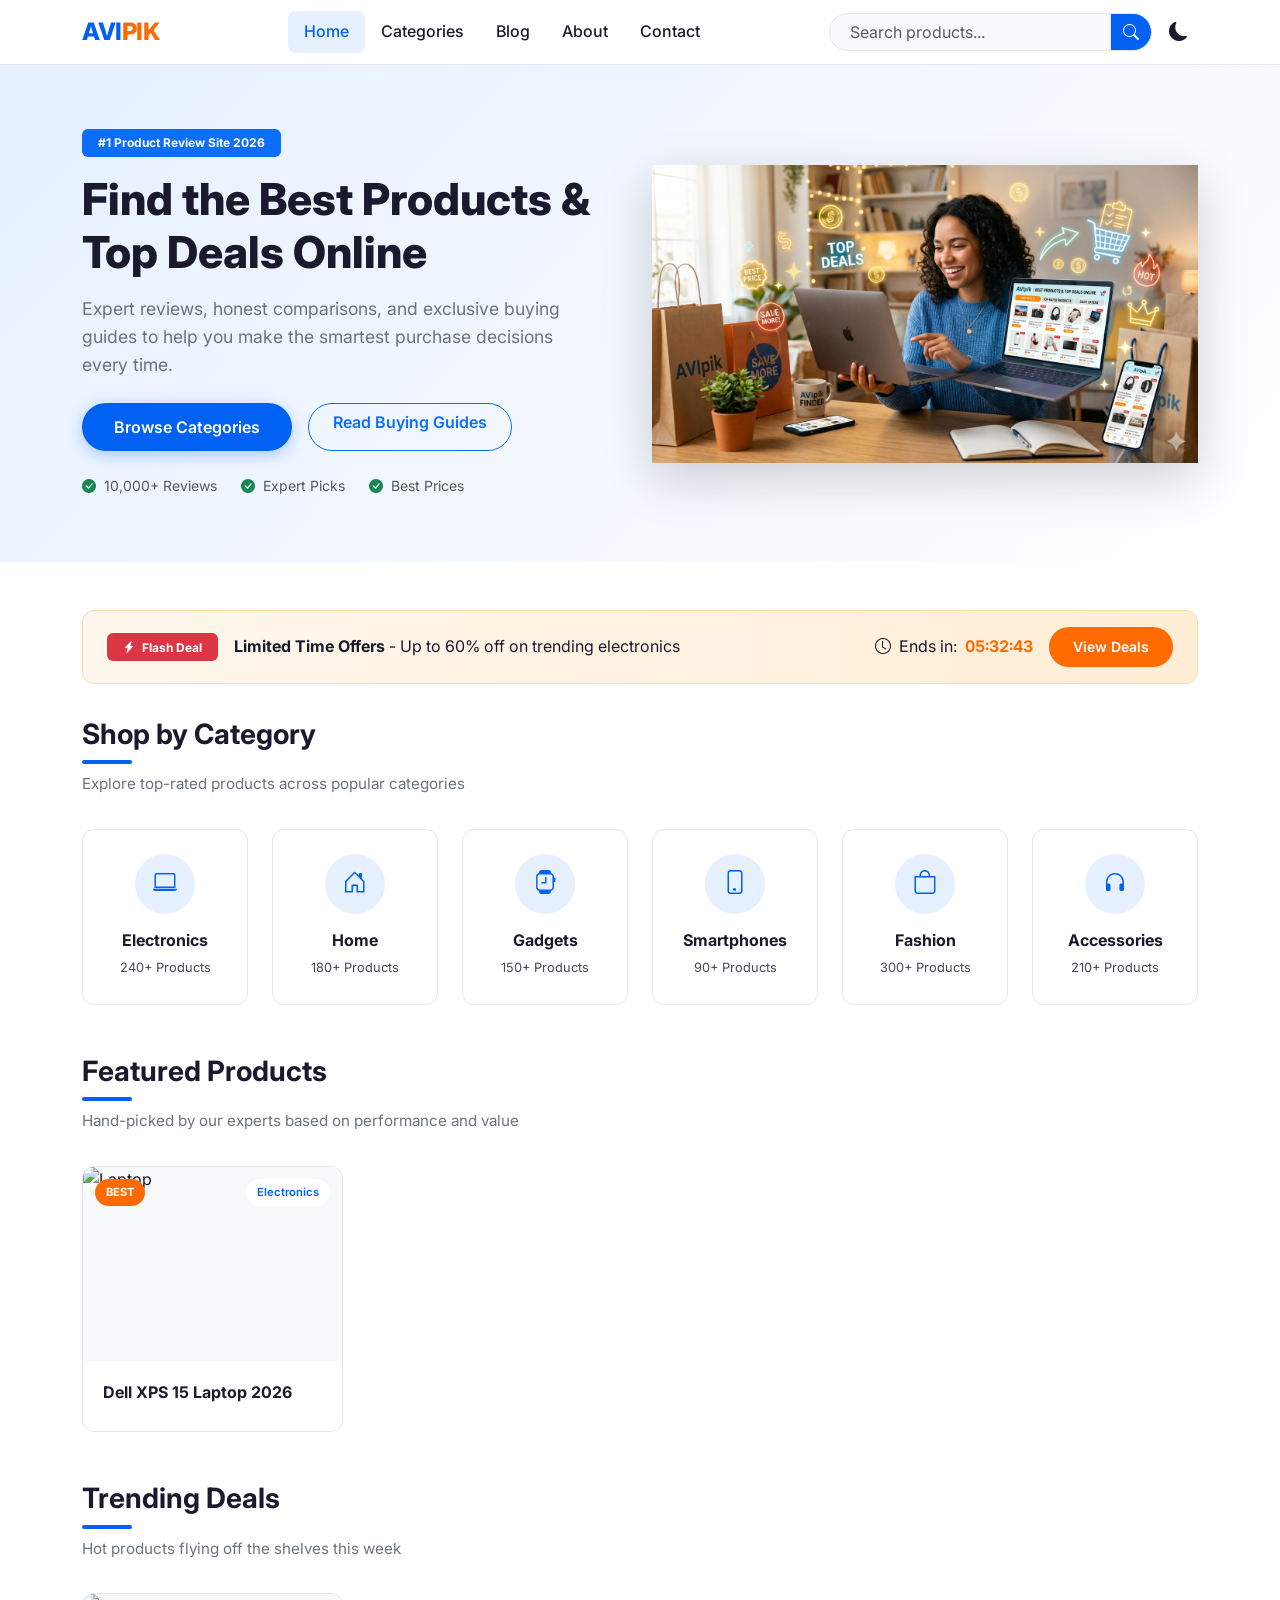
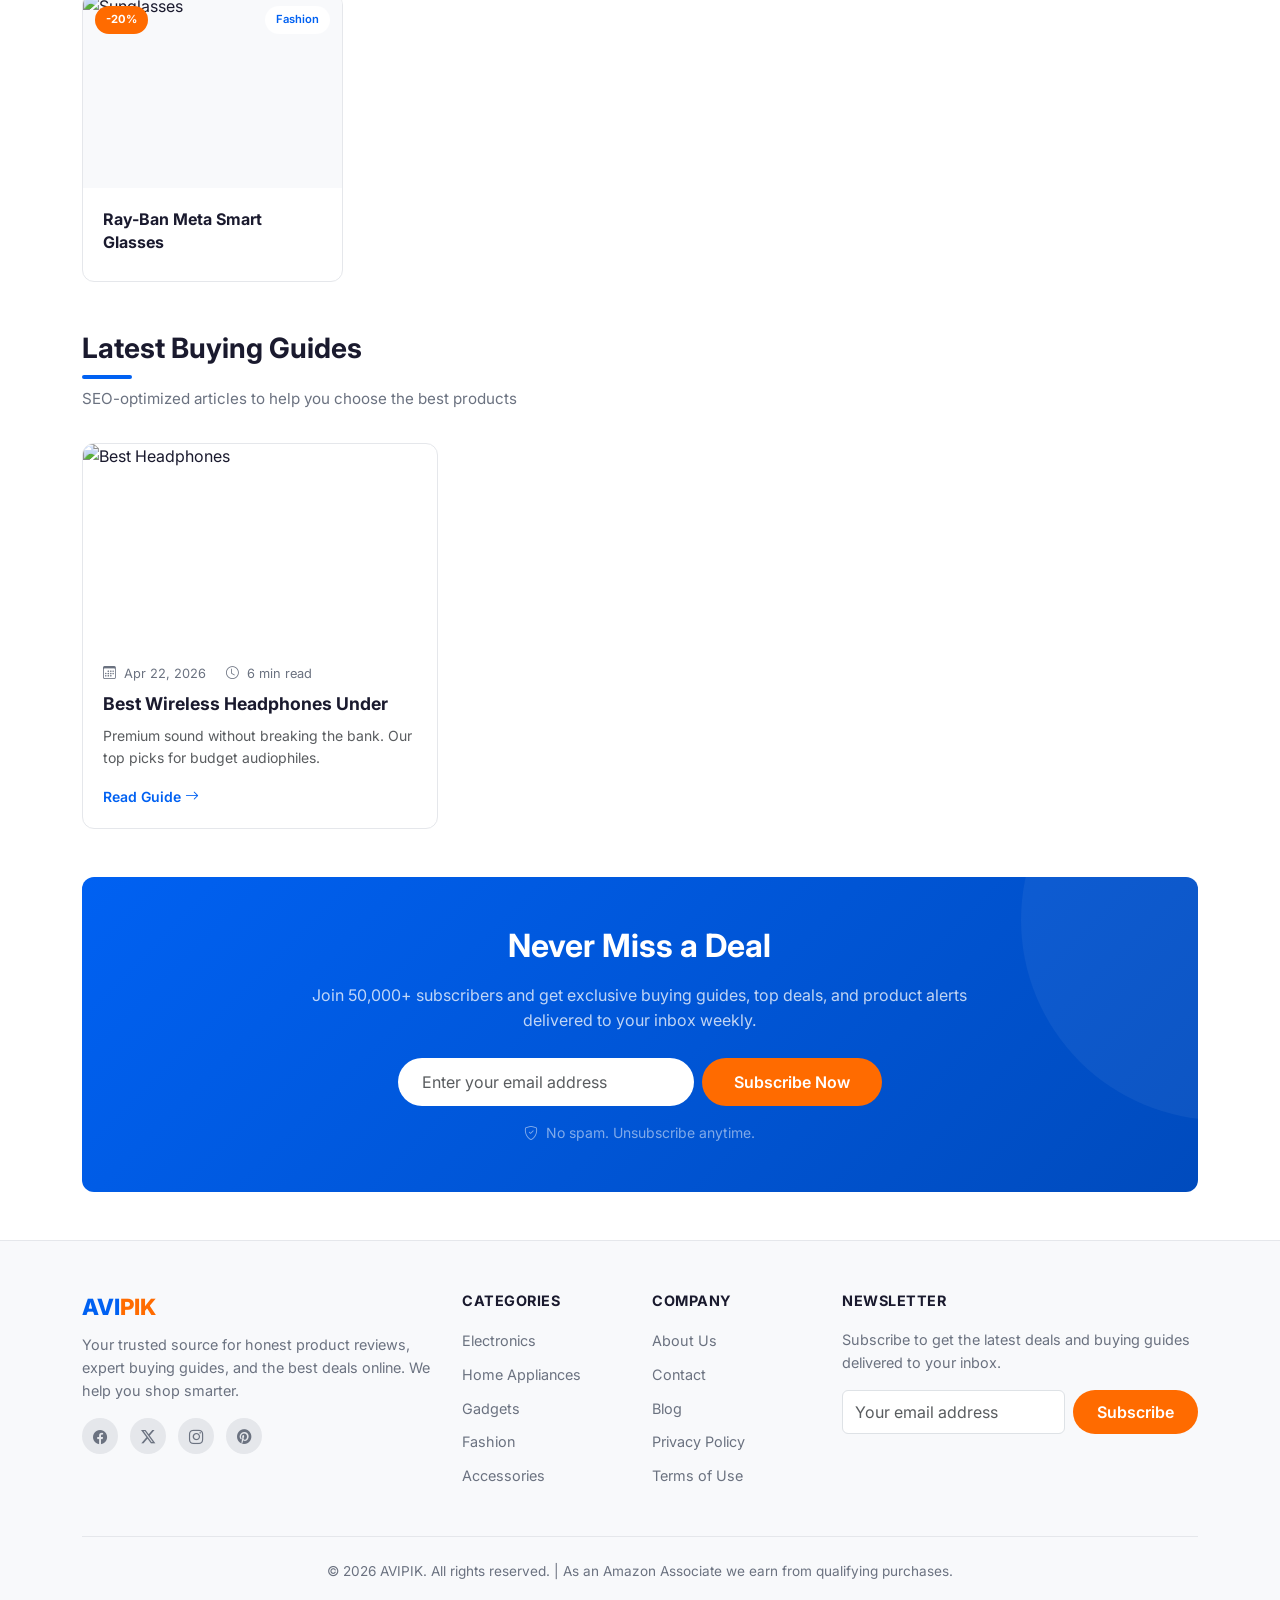
==== commit 87891f86: "update the file" ====
--- a/index.html
+++ b/index.html
@@ -1,179 +1,246 @@
 <!DOCTYPE html>
 <html lang="en">
 <head>
-<meta charset="UTF-8">
-<meta name="viewport" content="width=device-width, initial-scale=1.0">
-<title>AVIPIK - Top Product Reviews, Deals & Buying Guides 2026</title>
-<meta name="description" content="Discover the best products, top deals, and expert buying guides. Read honest reviews and find the best prices on electronics, home appliances, gadgets, fashion, and accessories.">
-<meta name="keywords" content="best products, top deals, buy online, product reviews, buying guide, amazon deals">
-<link rel="canonical" href="https://avipik.com/">
-<script type="application/ld+json">{"@context":"https://schema.org","@type":"WebSite","name":"AVIPIK","url":"https://avipik.com/","potentialAction":{"@type":"SearchAction","target":"https://avipik.com/search?q={search_term_string}","query-input":"required name=search_term_string"}}</script>
-<link href="https://cdn.jsdelivr.net/npm/bootstrap@5.3.2/dist/css/bootstrap.min.css" rel="stylesheet">
-<link rel="stylesheet" href="https://cdn.jsdelivr.net/npm/bootstrap-icons@1.11.1/font/bootstrap-icons.css">
-<link href="https://fonts.googleapis.com/css2?family=Inter:wght@400;500;600;700;800&display=swap" rel="stylesheet">
-<link rel="stylesheet" href="css/style.css">
+  <meta charset="UTF-8">
+  <meta name="viewport" content="width=device-width, initial-scale=1.0">
+  <title>AVIPIK - Top Product Reviews, Deals & Buying Guides 2026</title>
+  <meta name="description" content="Discover the best products, top deals, and expert buying guides. Read honest reviews and find the best prices on electronics, home appliances, gadgets, fashion, and accessories.">
+  <meta name="keywords" content="best products, top deals, buy online, product reviews, buying guide, amazon deals">
+  <link rel="canonical" href="https://avipik.com/">
+  <script type="application/ld+json">{"@context":"https://schema.org","@type":"WebSite","name":"AVIPIK","url":"https://avipik.com/","potentialAction":{"@type":"SearchAction","target":"https://avipik.com/search?q={search_term_string}","query-input":"required name=search_term_string"}}</script>
+  <link href="https://cdn.jsdelivr.net/npm/bootstrap@5.3.2/dist/css/bootstrap.min.css" rel="stylesheet">
+  <link rel="stylesheet" href="https://cdn.jsdelivr.net/npm/bootstrap-icons@1.11.1/font/bootstrap-icons.css">
+  <link href="https://fonts.googleapis.com/css2?family=Inter:wght@400;500;600;700;800&display=swap" rel="stylesheet">
+  <link rel="stylesheet" href="css/style.css">
 </head>
 <body>
-<header class="site-header">
-<nav class="navbar navbar-expand-lg">
-<div class="container">
-<a class="navbar-brand" href="index.html">AVI<span></span>PIK</span></a>
-<button class="navbar-toggler" type="button" data-bs-toggle="collapse" data-bs-target="#mainNav"><span class="navbar-toggler-icon"></span></button>
-<div class="collapse navbar-collapse" id="mainNav">
-<ul class="navbar-nav mx-auto">
-<li class="nav-item"><a class="nav-link active" href="index.html">Home</a></li>
-<li class="nav-item"><a class="nav-link" href="category.html">Categories</a></li>
-<!-- <li class="nav-item"><a class="nav-link" href="comparison.html">Compare</a></li> -->
-<li class="nav-item"><a class="nav-link" href="blog.html">Blog</a></li>
-<li class="nav-item"><a class="nav-link" href="about.html">About</a></li>
-<li class="nav-item"><a class="nav-link" href="contact.html">Contact</a></li>
-</ul>
-<form class="d-flex search-form me-2" role="search"><input class="form-control" type="search" placeholder="Search products..." aria-label="Search"><button class="btn" type="submit"><i class="bi bi-search"></i></button></form>
-<button class="theme-toggle" id="themeToggle" title="Toggle dark mode"><i class="bi bi-moon-fill"></i></button>
-</div>
-</div>
-</nav>
-</header>
-
-<section class="hero-section">
-<div class="container">
-<div class="row align-items-center gy-4">
-<div class="col-lg-6">
-<span class="badge bg-primary mb-3 px-3 py-2">#1 Product Review Site 2026</span>
-<h1 class="hero-title">Find the Best Products & Top Deals Online</h1>
-<p class="hero-text">Expert reviews, honest comparisons, and exclusive buying guides to help you make the smartest purchase decisions every time.</p>
-<div class="d-flex flex-wrap gap-3">
-<a href="category.html" class="btn btn-primary-custom">Browse Categories</a>
-<a href="blog.html" class="btn btn-outline-primary rounded-pill px-4 fw-semibold">Read Buying Guides</a>
-</div>
-<div class="mt-4 d-flex gap-4 text-muted small">
-<div><i class="bi bi-check-circle-fill text-success me-1"></i> 10,000+ Reviews</div>
-<div><i class="bi bi-check-circle-fill text-success me-1"></i> Expert Picks</div>
-<div><i class="bi bi-check-circle-fill text-success me-1"></i> Best Prices</div>
-</div>
-</div>
-<div class="col-lg-6 text-center">
-<img data-src="https://images.unsplash.com/photo-1550009158-9ebf690569ba?w=600&h=400&fit=crop" alt="Best products showcase" class="img-fluid rounded-4 shadow-lg" style="max-height:360px;object-fit:cover;width:100%;">
-</div>
-</div>
-</div>
-</section>
-
-<div class="container my-5">
-<div class="deals-bar d-flex flex-wrap align-items-center justify-content-between gap-3">
-<div class="d-flex align-items-center gap-3">
-<span class="badge bg-danger px-3 py-2"><i class="bi bi-lightning-charge-fill me-1"></i> Flash Deal</span>
-<div><strong>Limited Time Offers</strong> - Up to 60% off on trending electronics</div>
-</div>
-<div class="d-flex align-items-center gap-2">
-<i class="bi bi-clock"></i> Ends in: <span class="countdown" id="countdown">05:32:45</span>
-<a href="category.html" class="btn btn-accent btn-sm ms-2">View Deals</a>
-</div>
-</div>
-
-<h2 class="section-title">Shop by Category</h2>
-<p class="section-subtitle">Explore top-rated products across popular categories</p>
-<div class="row g-4 mb-5">
-<div class="col-6 col-md-4 col-lg-2"><a href="category.html" class="category-card"><div class="cat-icon"><i class="bi bi-laptop"></i></div><h5>Electronics</h5><small>240+ Products</small></a></div>
-<div class="col-6 col-md-4 col-lg-2"><a href="category.html" class="category-card"><div class="cat-icon"><i class="bi bi-house-door"></i></div><h5>Home</h5><small>180+ Products</small></a></div>
-<div class="col-6 col-md-4 col-lg-2"><a href="category.html" class="category-card"><div class="cat-icon"><i class="bi bi-smartwatch"></i></div><h5>Gadgets</h5><small>150+ Products</small></a></div>
-<div class="col-6 col-md-4 col-lg-2"><a href="category.html" class="category-card"><div class="cat-icon"><i class="bi bi-phone"></i></div><h5>Smartphones</h5><small>90+ Products</small></a></div>
-<div class="col-6 col-md-4 col-lg-2"><a href="category.html" class="category-card"><div class="cat-icon"><i class="bi bi-bag"></i></div><h5>Fashion</h5><small>300+ Products</small></a></div>
-<div class="col-6 col-md-4 col-lg-2"><a href="category.html" class="category-card"><div class="cat-icon"><i class="bi bi-headphones"></i></div><h5>Accessories</h5><small>210+ Products</small></a></div>
-</div>
-
-<h2 class="section-title">Featured Products</h2>
-<p class="section-subtitle">Hand-picked by our experts based on performance and value</p>
-<div class="row g-4 mb-5">
-<div class="col-6 col-lg-3"><article class="product-card"><div class="card-img-wrapper"><span class="badge-deal">BEST</span><span class="badge-category">Electronics</span><img data-src="https://images.unsplash.com/photo-1496181133206-80ce9b88a853?w=400&h=300&fit=crop" alt="Laptop" loading="lazy"></div><div class="card-body"><div class="stars"><i class="bi bi-star-fill"></i><i class="bi bi-star-fill"></i><i class="bi bi-star-fill"></i><i class="bi bi-star-fill"></i><i class="bi bi-star-half"></i><span class="reviews">(1,248)</span></div><h3 class="card-title"><a href="product-review.html">Dell XPS 15 Laptop 2026</a></h3><div class="d-flex align-items-center mb-2"><span class="price-current">$1,299</span><span class="price-old">$1,599</span><span class="discount-tag">-19%</span></div></div></article></div>
-<div class="col-6 col-lg-3"><article class="product-card"><div class="card-img-wrapper"><span class="badge-deal">TOP</span><span class="badge-category">Gadgets</span><img data-src="https://images.unsplash.com/photo-1505740420928-5e560c06d30e?w=400&h=300&fit=crop" alt="Headphones" loading="lazy"></div><div class="card-body"><div class="stars"><i class="bi bi-star-fill"></i><i class="bi bi-star-fill"></i><i class="bi bi-star-fill"></i><i class="bi bi-star-fill"></i><i class="bi bi-star-fill"></i><span class="reviews">(3,892)</span></div><h3 class="card-title"><a href="product-review.html">Sony WH-1000XM6 Headphones</a></h3><div class="d-flex align-items-center mb-2"><span class="price-current">$348</span><span class="price-old">$399</span><span class="discount-tag">-13%</span></div></div></article></div>
-<div class="col-6 col-lg-3"><article class="product-card"><div class="card-img-wrapper"><span class="badge-deal">HOT</span><span class="badge-category">Smartphones</span><img data-src="https://images.unsplash.com/photo-1511707171634-5f897ff02aa9?w=400&h=300&fit=crop" alt="Smartphone" loading="lazy"></div><div class="card-body"><div class="stars"><i class="bi bi-star-fill"></i><i class="bi bi-star-fill"></i><i class="bi bi-star-fill"></i><i class="bi bi-star-fill"></i><i class="bi bi-star-half"></i><span class="reviews">(2,156)</span></div><h3 class="card-title"><a href="product-review.html">Samsung Galaxy S25 Ultra</a></h3><div class="d-flex align-items-center mb-2"><span class="price-current">$1,099</span><span class="price-old">$1,299</span><span class="discount-tag">-15%</span></div></div></article></div>
-<div class="col-6 col-lg-3"><article class="product-card"><div class="card-img-wrapper"><span class="badge-deal">DEAL</span><span class="badge-category">Home</span><img data-src="https://images.unsplash.com/photo-1556910103-1c02745a30bf?w=400&h=300&fit=crop" alt="Air Fryer" loading="lazy"></div><div class="card-body"><div class="stars"><i class="bi bi-star-fill"></i><i class="bi bi-star-fill"></i><i class="bi bi-star-fill"></i><i class="bi bi-star-fill"></i><i class="bi bi-star"></i><span class="reviews">(876)</span></div><h3 class="card-title"><a href="product-review.html">Philips Air Fryer XL</a></h3><div class="d-flex align-items-center mb-2"><span class="price-current">$129</span><span class="price-old">$199</span><span class="discount-tag">-35%</span></div></div></article></div>
-</div>
-
-<h2 class="section-title">Trending Deals</h2>
-<p class="section-subtitle">Hot products flying off the shelves this week</p>
-<div class="row g-4 mb-5">
-<div class="col-6 col-lg-3"><article class="product-card"><div class="card-img-wrapper"><span class="badge-deal">-40%</span><span class="badge-category">Accessories</span><img data-src="https://images.unsplash.com/photo-1572569028738-411a197b8367?w=400&h=300&fit=crop" alt="Smartwatch" loading="lazy"></div><div class="card-body"><div class="stars"><i class="bi bi-star-fill"></i><i class="bi bi-star-fill"></i><i class="bi bi-star-fill"></i><i class="bi bi-star-fill"></i><i class="bi bi-star-half"></i><span class="reviews">(4,521)</span></div><h3 class="card-title"><a href="product-review.html">Apple Watch Series 10</a></h3><div class="d-flex align-items-center mb-2"><span class="price-current">$299</span><span class="price-old">$499</span><span class="discount-tag">-40%</span></div></div></article></div>
-<div class="col-6 col-lg-3"><article class="product-card"><div class="card-img-wrapper"><span class="badge-deal">-25%</span><span class="badge-category">Electronics</span><img data-src="https://images.unsplash.com/photo-1593640408182-31c70c8268f5?w=400&h=300&fit=crop" alt="Monitor" loading="lazy"></div><div class="card-body"><div class="stars"><i class="bi bi-star-fill"></i><i class="bi bi-star-fill"></i><i class="bi bi-star-fill"></i><i class="bi bi-star-fill"></i><i class="bi bi-star"></i><span class="reviews">(632)</span></div><h3 class="card-title"><a href="product-review.html">LG 27 UltraGear QHD</a></h3><div class="d-flex align-items-center mb-2"><span class="price-current">$349</span><span class="price-old">$469</span><span class="discount-tag">-25%</span></div></div></article></div>
-<div class="col-6 col-lg-3"><article class="product-card"><div class="card-img-wrapper"><span class="badge-deal">-30%</span><span class="badge-category">Home</span><img data-src="https://images.unsplash.com/photo-1585771724684-38269d6639fd?w=400&h=300&fit=crop" alt="Robot Vacuum" loading="lazy"></div><div class="card-body"><div class="stars"><i class="bi bi-star-fill"></i><i class="bi bi-star-fill"></i><i class="bi bi-star-fill"></i><i class="bi bi-star-fill"></i><i class="bi bi-star-half"></i><span class="reviews">(1,903)</span></div><h3 class="card-title"><a href="product-review.html">Roomba i7+ Robot Vacuum</a></h3><div class="d-flex align-items-center mb-2"><span class="price-current">$419</span><span class="price-old">$599</span><span class="discount-tag">-30%</span></div></div></article></div>
-<div class="col-6 col-lg-3"><article class="product-card"><div class="card-img-wrapper"><span class="badge-deal">-20%</span><span class="badge-category">Fashion</span><img data-src="https://images.unsplash.com/photo-1523275335684-37898b6baf30?w=400&h=300&fit=crop" alt="Sunglasses" loading="lazy"></div><div class="card-body"><div class="stars"><i class="bi bi-star-fill"></i><i class="bi bi-star-fill"></i><i class="bi bi-star-fill"></i><i class="bi bi-star-fill"></i><i class="bi bi-star-fill"></i><span class="reviews">(2,340)</span></div><h3 class="card-title"><a href="product-review.html">Ray-Ban Meta Smart Glasses</a></h3><div class="d-flex align-items-center mb-2"><span class="price-current">$239</span><span class="price-old">$299</span><span class="discount-tag">-20%</span></div></div></article></div>
-</div>
-
-<h2 class="section-title">Latest Buying Guides</h2>
-<p class="section-subtitle">SEO-optimized articles to help you choose the best products</p>
-<div class="row g-4 mb-5">
-<div class="col-md-4"><article class="blog-card"><img data-src="https://images.unsplash.com/photo-1517336714731-489689fd1ca4?w=500&h=280&fit=crop" alt="Best Laptops" class="blog-img" loading="lazy"><div class="card-body"><div class="blog-meta"><span><i class="bi bi-calendar3 me-1"></i> Apr 25, 2026</span><span><i class="bi bi-clock me-1"></i> 8 min read</span></div><h3 class="card-title"><a href="blog.html">Top 10 Best Laptops to Buy in 2026</a></h3><p class="text-muted small">We tested over 50 laptops to find the absolute best performers for work, gaming, and students.</p><a href="blog.html" class="fw-semibold small text-decoration-none" style="color:var(--primary)">Read Guide <i class="bi bi-arrow-right"></i></a></div></article></div>
-<div class="col-md-4"><article class="blog-card"><img data-src="https://images.unsplash.com/photo-1558089687-f282ffcbc126?w=500&h=280&fit=crop" alt="Best Headphones" class="blog-img" loading="lazy"><div class="card-body"><div class="blog-meta"><span><i class="bi bi-calendar3 me-1"></i> Apr 22, 2026</span><span><i class="bi bi-clock me-1"></i> 6 min read</span></div><h3 class="card-title"><a href="blog.html">Best Wireless Headphones Under $200</a></h3><p class="text-muted small">Premium sound without breaking the bank. Our top picks for budget audiophiles.</p><a href="blog.html" class="fw-semibold small text-decoration-none" style="color:var(--primary)">Read Guide <i class="bi bi-arrow-right"></i></a></div></article></div>
-<div class="col-md-4"><article class="blog-card"><img data-src="https://images.unsplash.com/photo-1584568694244-14fbdf83bd30?w=500&h=280&fit=crop" alt="Smart Home" class="blog-img" loading="lazy"><div class="card-body"><div class="blog-meta"><span><i class="bi bi-calendar3 me-1"></i> Apr 18, 2026</span><span><i class="bi bi-clock me-1"></i> 10 min read</span></div><h3 class="card-title"><a href="blog.html">Best Smart Home Devices for 2026</a></h3><p class="text-muted small">Transform your living space with these top-rated smart home gadgets and appliances.</p><a href="blog.html" class="fw-semibold small text-decoration-none" style="color:var(--primary)">Read Guide <i class="bi bi-arrow-right"></i></a></div></article></div>
-</div>
-
-<section class="newsletter-section mb-5">
-<div class="row justify-content-center position-relative">
-<div class="col-lg-8 text-center">
-<h2 class="fw-bold mb-3">Never Miss a Deal</h2>
-<p class="mb-4 opacity-75">Join 50,000+ subscribers and get exclusive buying guides, top deals, and product alerts delivered to your inbox weekly.</p>
-<form class="d-flex flex-wrap justify-content-center gap-2">
-<input type="email" class="form-control w-auto" style="min-width:260px" placeholder="Enter your email address" required>
-<button class="btn" type="submit" id="notifyBtn">Subscribe Now</button>
-</form>
-<p class="small mt-3 opacity-50 mb-0"><i class="bi bi-shield-check me-1"></i> No spam. Unsubscribe anytime.</p>
-</div>
-</div>
-</section>
-
-</div>
-
-<footer class="site-footer">
-<div class="container">
-<div class="row gy-4">
-<div class="col-lg-4">
-<div class="footer-brand">AVI<span>PIK</span></div>
-<p class="footer-desc">Your trusted source for honest product reviews, expert buying guides, and the best deals online. We help you shop smarter.</p>
-<div class="social-links mt-3">
-<a href="#" aria-label="Facebook"><i class="bi bi-facebook"></i></a>
-<a href="#" aria-label="Twitter"><i class="bi bi-twitter-x"></i></a>
-<a href="#" aria-label="Instagram"><i class="bi bi-instagram"></i></a>
-<a href="#" aria-label="Pinterest"><i class="bi bi-pinterest"></i></a>
-</div>
-</div>
-<div class="col-6 col-lg-2">
-<div class="footer-heading">Categories</div>
-<ul class="footer-links">
-<li><a href="category.html">Electronics</a></li>
-<li><a href="category.html">Home Appliances</a></li>
-<li><a href="category.html">Gadgets</a></li>
-<li><a href="category.html">Fashion</a></li>
-<li><a href="category.html">Accessories</a></li>
-</ul>
-</div>
-<div class="col-6 col-lg-2">
-<div class="footer-heading">Company</div>
-<ul class="footer-links">
-<li><a href="about.html">About Us</a></li>
-<li><a href="contact.html">Contact</a></li>
-<li><a href="blog.html">Blog</a></li>
-<li><a href="#">Privacy Policy</a></li>
-<li><a href="#">Terms of Use</a></li>
-</ul>
-</div>
-<div class="col-lg-4">
-<div class="footer-heading">Newsletter</div>
-<p class="footer-desc">Subscribe to get the latest deals and buying guides delivered to your inbox.</p>
-<form class="d-flex gap-2 mt-2">
-<input type="email" class="form-control" placeholder="Your email address" required>
-<button class="btn btn-accent" type="submit" id="notifyBtn">Subscribe</button>
-</form>
-</div>
-</div>
-<div class="footer-bottom">
-<p>&copy; 2026 AVIPIK. All rights reserved. | As an Amazon Associate we earn from qualifying purchases.</p>
-</div>
-</div>
-</footer>
-
-<button class="scroll-top" id="scrollTop" aria-label="Scroll to top"><i class="bi bi-arrow-up"></i></button>
-<script src="https://cdn.jsdelivr.net/npm/bootstrap@5.3.2/dist/js/bootstrap.bundle.min.js"></script>
-<script src="js/main.js"></script>
+  <header class="site-header">
+    <nav class="navbar navbar-expand-lg">
+      <div class="container">
+        <a class="navbar-brand" href="index.html">AVI<span>PIK</span></a>
+        <button class="navbar-toggler" type="button" data-bs-toggle="collapse" data-bs-target="#mainNav">
+          <span class="navbar-toggler-icon"></span>
+        </button>
+        <div class="collapse navbar-collapse" id="mainNav">
+          <ul class="navbar-nav mx-auto">
+            <li class="nav-item"><a class="nav-link active" href="index.html">Home</a></li>
+            <li class="nav-item"><a class="nav-link" href="category.html">Categories</a></li>
+            <!-- <li class="nav-item"><a class="nav-link" href="comparison.html">Compare</a></li> -->
+            <li class="nav-item"><a class="nav-link" href="blog.html">Blog</a></li>
+            <li class="nav-item"><a class="nav-link" href="about.html">About</a></li>
+            <li class="nav-item"><a class="nav-link" href="contact.html">Contact</a></li>
+          </ul>
+          <form class="d-flex search-form me-2" role="search">
+            <input class="form-control" type="search" placeholder="Search products..." aria-label="Search">
+            <button class="btn" type="submit"><i class="bi bi-search"></i></button>
+          </form>
+          <button class="theme-toggle" id="themeToggle" title="Toggle dark mode"><i class="bi bi-moon-fill"></i></button>
+        </div>
+      </div>
+    </nav>
+  </header>
+
+  <section class="hero-section">
+    <div class="container">
+      <div class="row align-items-center gy-4">
+        <div class="col-lg-6">
+          <span class="badge bg-primary mb-3 px-3 py-2">#1 Product Review Site 2026</span>
+          <h1 class="hero-title">Find the Best Products & Top Deals Online</h1>
+          <p class="hero-text">Expert reviews, honest comparisons, and exclusive buying guides to help you make the smartest purchase decisions every time.</p>
+          <div class="d-flex flex-wrap gap-3">
+            <a href="category.html" class="btn btn-primary-custom">Browse Categories</a>
+            <a href="blog.html" class="btn btn-outline-primary rounded-pill px-4 fw-semibold">Read Buying Guides</a>
+          </div>
+          <div class="mt-4 d-flex gap-4 text-muted small">
+            <div><i class="bi bi-check-circle-fill text-success me-1"></i> 10,000+ Reviews</div>
+            <div><i class="bi bi-check-circle-fill text-success me-1"></i> Expert Picks</div>
+            <div><i class="bi bi-check-circle-fill text-success me-1"></i> Best Prices</div>
+          </div>
+        </div>
+        <div class="col-lg-6 text-center">
+          <img data-src="images/banner.png" alt="Best products showcase" class="img-fluid shadow-lg" style="max-height:360px;object-fit:cover;width:100%;">
+        </div>
+      </div>
+    </div>
+  </section>
+
+  <div class="container my-5">
+    <div class="deals-bar d-flex flex-wrap align-items-center justify-content-between gap-3">
+      <div class="d-flex align-items-center gap-3">
+        <span class="badge bg-danger px-3 py-2"><i class="bi bi-lightning-charge-fill me-1"></i> Flash Deal</span>
+        <div><strong>Limited Time Offers</strong> - Up to 60% off on trending electronics</div>
+      </div>
+      <div class="d-flex align-items-center gap-2">
+        <i class="bi bi-clock"></i> Ends in: <span class="countdown" id="countdown">05:32:45</span>
+        <a href="category.html" class="btn btn-accent btn-sm ms-2">View Deals</a>
+      </div>
+    </div>
+
+    <h2 class="section-title">Shop by Category</h2>
+    <p class="section-subtitle">Explore top-rated products across popular categories</p>
+    <div class="row g-4 mb-5">
+      <div class="col-6 col-md-4 col-lg-2">
+        <a href="category.html" class="category-card">
+          <div class="cat-icon"><i class="bi bi-laptop"></i></div>
+          <h5>Electronics</h5>
+          <small>240+ Products</small>
+        </a>
+      </div>
+      <div class="col-6 col-md-4 col-lg-2">
+        <a href="category.html" class="category-card">
+          <div class="cat-icon"><i class="bi bi-house-door"></i></div>
+          <h5>Home</h5>
+          <small>180+ Products</small>
+        </a>
+      </div>
+      <div class="col-6 col-md-4 col-lg-2">
+        <a href="category.html" class="category-card">
+          <div class="cat-icon"><i class="bi bi-smartwatch"></i></div>
+          <h5>Gadgets</h5>
+          <small>150+ Products</small>
+        </a>
+      </div>
+      <div class="col-6 col-md-4 col-lg-2">
+        <a href="category.html" class="category-card">
+          <div class="cat-icon"><i class="bi bi-phone"></i></div>
+          <h5>Smartphones</h5>
+          <small>90+ Products</small>
+        </a>
+      </div>
+      <div class="col-6 col-md-4 col-lg-2">
+        <a href="category.html" class="category-card">
+          <div class="cat-icon"><i class="bi bi-bag"></i></div>
+          <h5>Fashion</h5>
+          <small>300+ Products</small>
+        </a>
+      </div>
+      <div class="col-6 col-md-4 col-lg-2">
+        <a href="category.html" class="category-card">
+          <div class="cat-icon"><i class="bi bi-headphones"></i></div>
+          <h5>Accessories</h5>
+          <small>210+ Products</small>
+        </a>
+      </div>
+    </div>
+
+    <h2 class="section-title">Featured Products</h2>
+    <p class="section-subtitle">Hand-picked by our experts based on performance and value</p>
+    <div class="row g-4 mb-5">
+      <div class="col-6 col-lg-3">
+        <article class="product-card">
+          <div class="card-img-wrapper">
+            <span class="badge-deal">BEST</span>
+            <span class="badge-category">Electronics</span>
+            <img data-src="https://images.unsplash.com/photo-1496181133206-80ce9b88a853?w=400&h=300&fit=crop" alt="Laptop" loading="lazy">
+          </div>
+          <div class="card-body">
+            <h3 class="card-title"><a href="product-review.html">Dell XPS 15 Laptop 2026</a></h3>
+          </div>
+        </article>
+      </div>
+    </div>
+
+    <h2 class="section-title">Trending Deals</h2>
+    <p class="section-subtitle">Hot products flying off the shelves this week</p>
+    <div class="row g-4 mb-5">
+      <div class="col-6 col-lg-3">
+        <article class="product-card">
+          <div class="card-img-wrapper">
+            <span class="badge-deal">-20%</span>
+            <span class="badge-category">Fashion</span>
+            <img data-src="https://images.unsplash.com/photo-1523275335684-37898b6baf30?w=400&h=300&fit=crop" alt="Sunglasses" loading="lazy">
+          </div>
+          <div class="card-body">
+            <h3 class="card-title"><a href="product-review.html">Ray-Ban Meta Smart Glasses</a></h3>
+          </div>
+        </article>
+      </div>
+    </div>
+
+    <h2 class="section-title">Latest Buying Guides</h2>
+    <p class="section-subtitle">SEO-optimized articles to help you choose the best products</p>
+    <div class="row g-4 mb-5">
+      <div class="col-md-4">
+        <article class="blog-card">
+          <img data-src="https://images.unsplash.com/photo-1558089687-f282ffcbc126?w=500&h=280&fit=crop" alt="Best Headphones" class="blog-img" loading="lazy">
+          <div class="card-body">
+            <div class="blog-meta">
+              <span><i class="bi bi-calendar3 me-1"></i> Apr 22, 2026</span>
+              <span><i class="bi bi-clock me-1"></i> 6 min read</span>
+            </div>
+            <h3 class="card-title"><a href="blog.html">Best Wireless Headphones Under</a></h3>
+            <p class="text-muted small">Premium sound without breaking the bank. Our top picks for budget audiophiles.</p>
+            <a href="blog.html" class="fw-semibold small text-decoration-none" style="color:var(--primary)">Read Guide <i class="bi bi-arrow-right"></i></a>
+          </div>
+        </article>
+      </div>
+    </div>
+
+    <section class="newsletter-section mb-5">
+      <div class="row justify-content-center position-relative">
+        <div class="col-lg-8 text-center">
+          <h2 class="fw-bold mb-3">Never Miss a Deal</h2>
+          <p class="mb-4 opacity-75">Join 50,000+ subscribers and get exclusive buying guides, top deals, and product alerts delivered to your inbox weekly.</p>
+          <form class="d-flex flex-wrap justify-content-center gap-2">
+            <input type="email" class="form-control w-auto" style="min-width:260px" placeholder="Enter your email address" required>
+            <button class="btn" type="submit" id="notifyBtn">Subscribe Now</button>
+          </form>
+          <p class="small mt-3 opacity-50 mb-0"><i class="bi bi-shield-check me-1"></i> No spam. Unsubscribe anytime.</p>
+        </div>
+      </div>
+    </section>
+  </div>
+
+  <footer class="site-footer">
+    <div class="container">
+      <div class="row gy-4">
+        <div class="col-lg-4">
+          <div class="footer-brand">AVI<span>PIK</span></div>
+          <p class="footer-desc">Your trusted source for honest product reviews, expert buying guides, and the best deals online. We help you shop smarter.</p>
+          <div class="social-links mt-3">
+            <a href="#" aria-label="Facebook"><i class="bi bi-facebook"></i></a>
+            <a href="#" aria-label="Twitter"><i class="bi bi-twitter-x"></i></a>
+            <a href="#" aria-label="Instagram"><i class="bi bi-instagram"></i></a>
+            <a href="#" aria-label="Pinterest"><i class="bi bi-pinterest"></i></a>
+          </div>
+        </div>
+        <div class="col-6 col-lg-2">
+          <div class="footer-heading">Categories</div>
+          <ul class="footer-links">
+            <li><a href="category.html">Electronics</a></li>
+            <li><a href="category.html">Home Appliances</a></li>
+            <li><a href="category.html">Gadgets</a></li>
+            <li><a href="category.html">Fashion</a></li>
+            <li><a href="category.html">Accessories</a></li>
+          </ul>
+        </div>
+        <div class="col-6 col-lg-2">
+          <div class="footer-heading">Company</div>
+          <ul class="footer-links">
+            <li><a href="about.html">About Us</a></li>
+            <li><a href="contact.html">Contact</a></li>
+            <li><a href="blog.html">Blog</a></li>
+            <li><a href="#">Privacy Policy</a></li>
+            <li><a href="#">Terms of Use</a></li>
+          </ul>
+        </div>
+        <div class="col-lg-4">
+          <div class="footer-heading">Newsletter</div>
+          <p class="footer-desc">Subscribe to get the latest deals and buying guides delivered to your inbox.</p>
+          <form class="d-flex gap-2 mt-2">
+            <input type="email" class="form-control" placeholder="Your email address" required>
+            <button class="btn btn-accent" type="submit" id="notifyBtn">Subscribe</button>
+          </form>
+        </div>
+      </div>
+      <div class="footer-bottom">
+        <p>&copy; 2026 AVIPIK. All rights reserved. | As an Amazon Associate we earn from qualifying purchases.</p>
+      </div>
+    </div>
+  </footer>
+
+  <button class="scroll-top" id="scrollTop" aria-label="Scroll to top"><i class="bi bi-arrow-up"></i></button>
+  <script src="https://cdn.jsdelivr.net/npm/bootstrap@5.3.2/dist/js/bootstrap.bundle.min.js"></script>
+  <script src="js/main.js"></script>
 </body>
 </html>
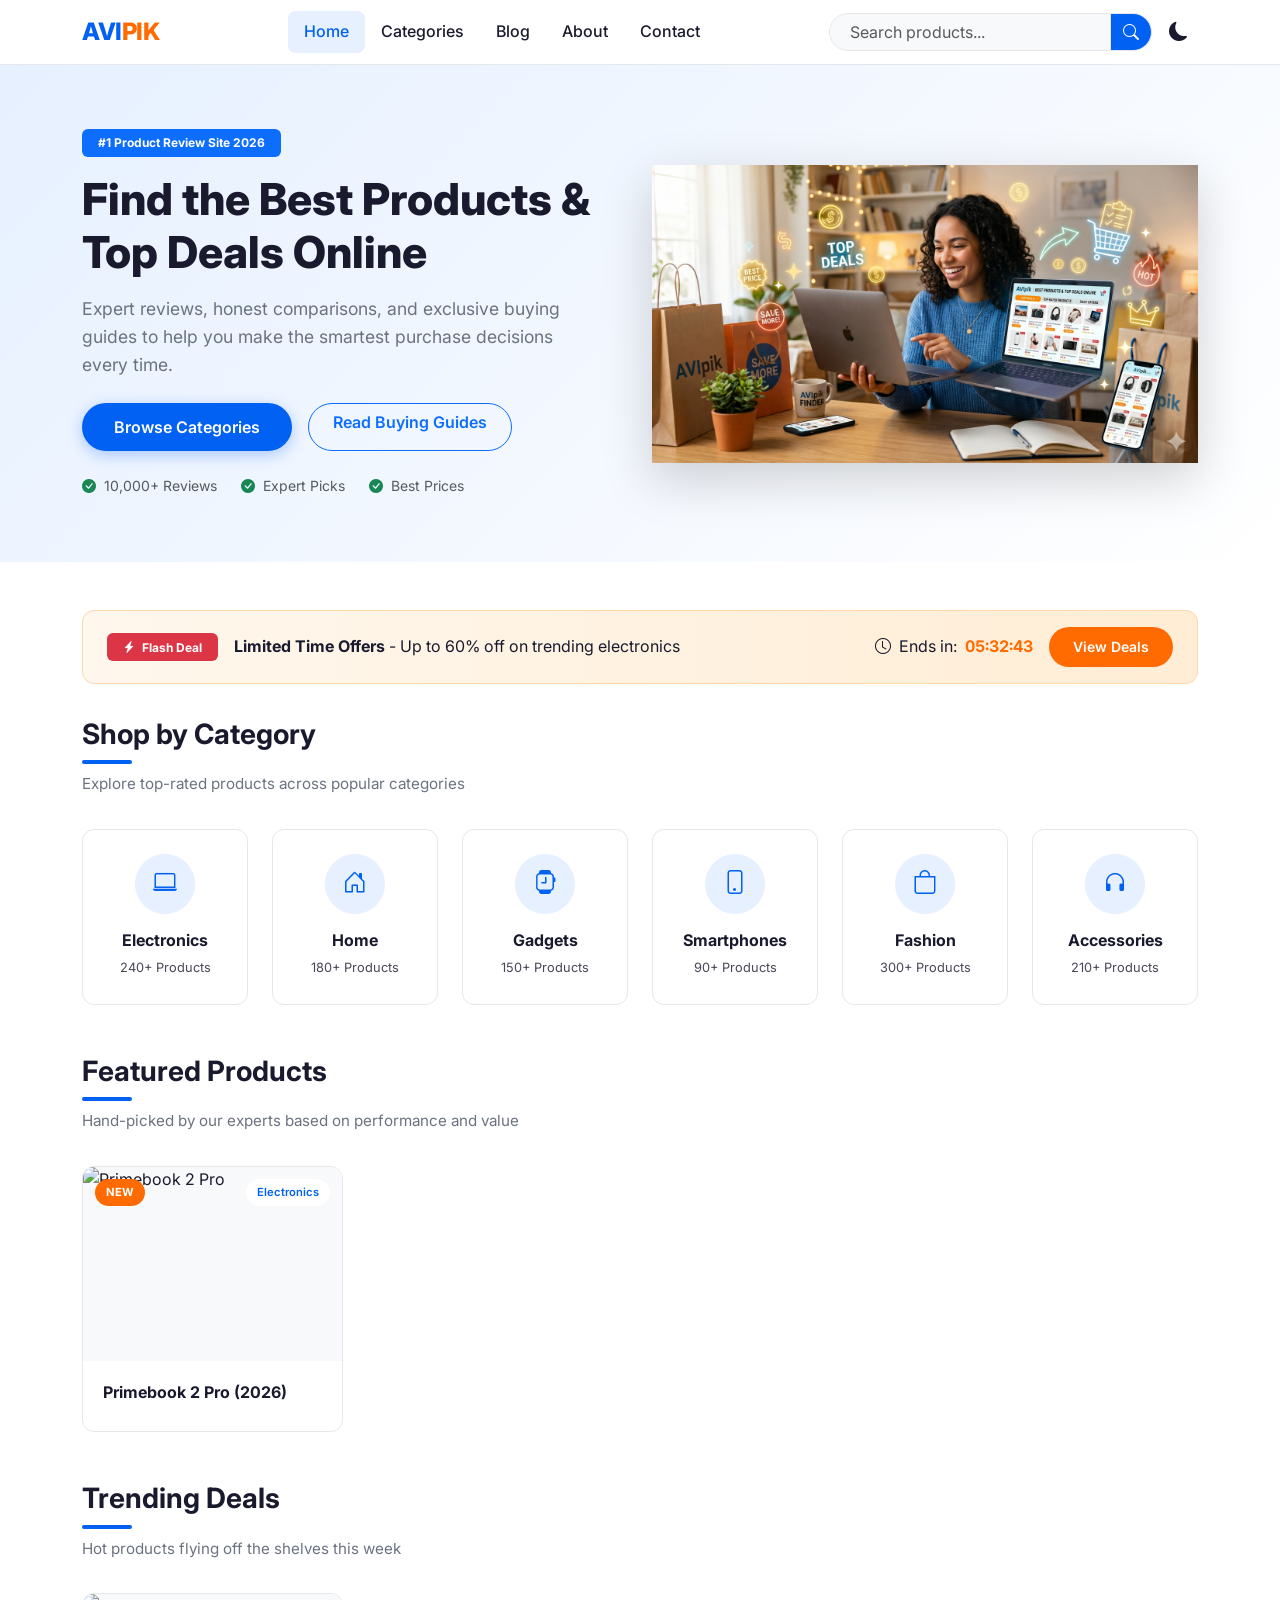
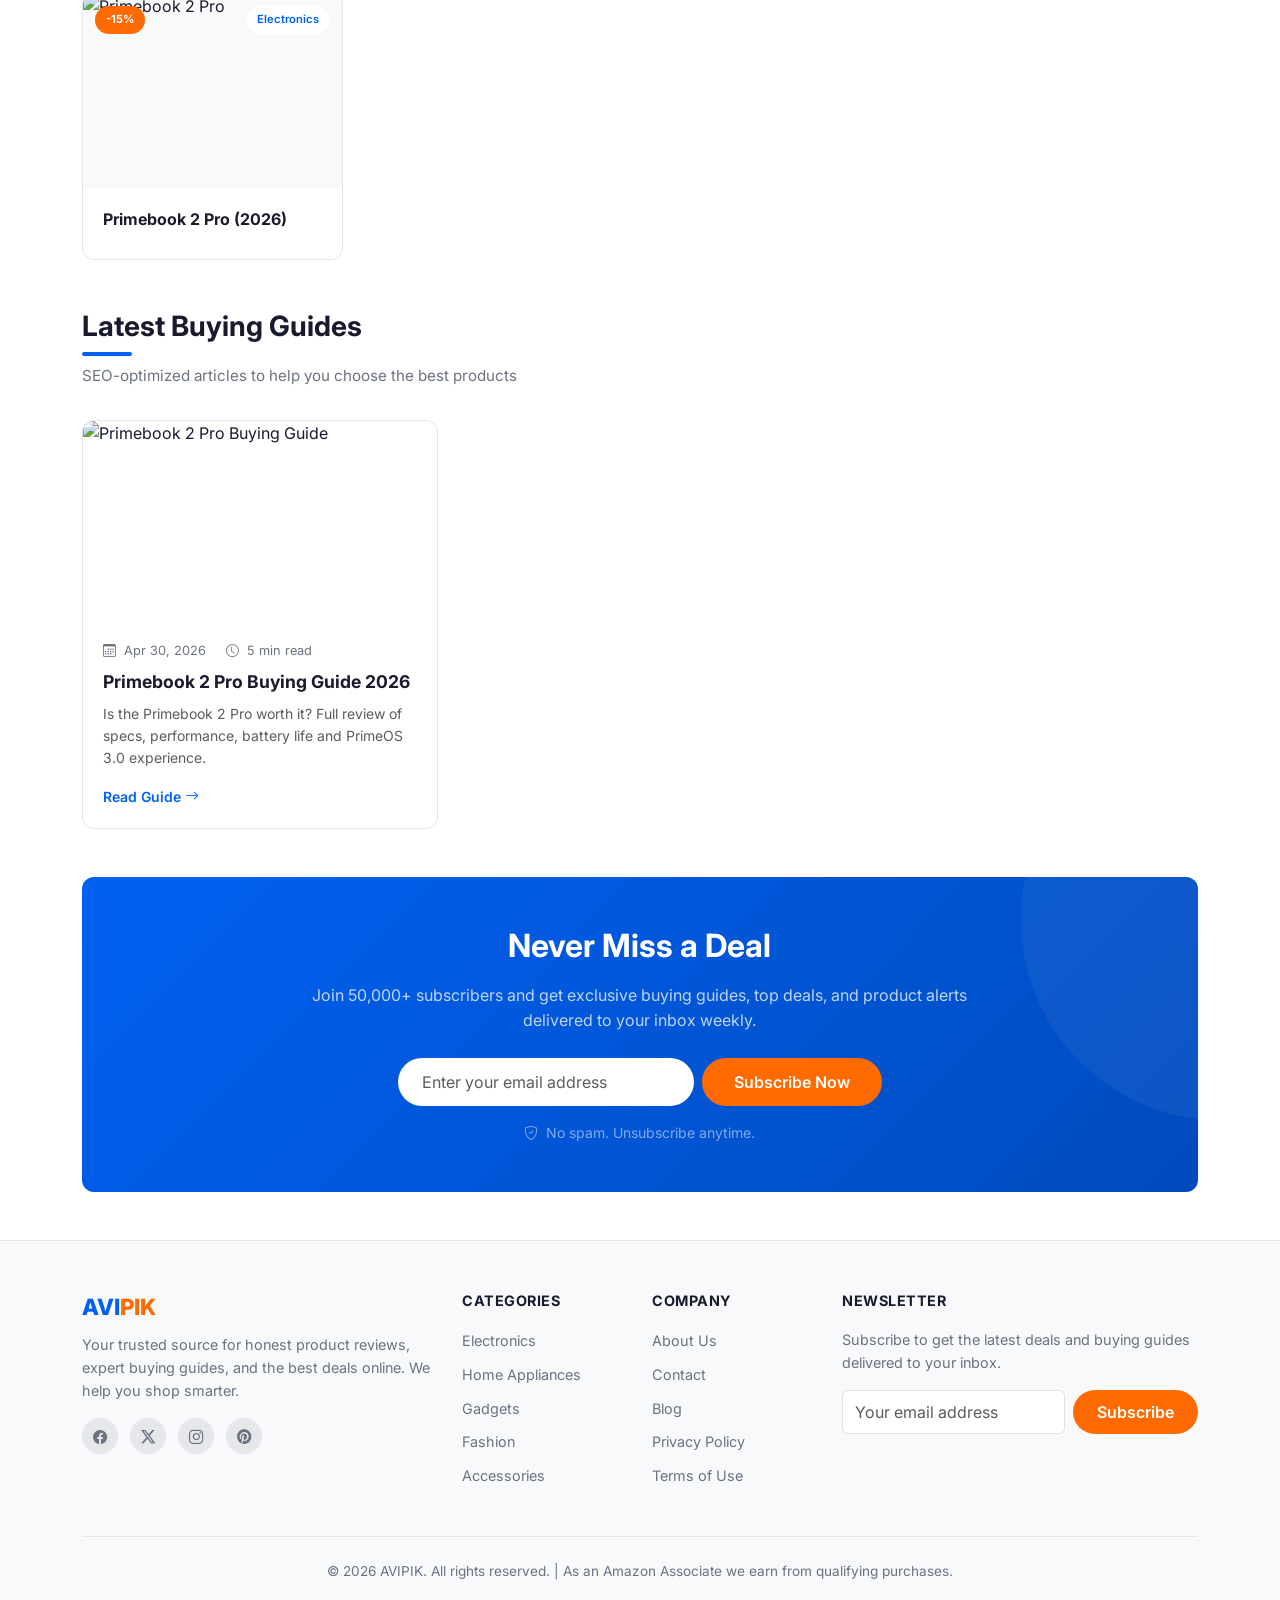
==== commit ee10e67c: "update the pages" ====
--- a/index.html
+++ b/index.html
@@ -129,12 +129,12 @@
       <div class="col-6 col-lg-3">
         <article class="product-card">
           <div class="card-img-wrapper">
-            <span class="badge-deal">BEST</span>
+            <span class="badge-deal">NEW</span>
             <span class="badge-category">Electronics</span>
-            <img data-src="https://images.unsplash.com/photo-1496181133206-80ce9b88a853?w=400&h=300&fit=crop" alt="Laptop" loading="lazy">
+            <img data-src="https://images.unsplash.com/photo-1517336714731-489689fd1ca8?w=400&h=300&fit=crop" alt="Primebook 2 Pro" loading="lazy">
           </div>
           <div class="card-body">
-            <h3 class="card-title"><a href="product-review.html">Dell XPS 15 Laptop 2026</a></h3>
+            <h3 class="card-title"><a href="product-review.html">Primebook 2 Pro (2026)</a></h3>
           </div>
         </article>
       </div>
@@ -146,12 +146,12 @@
       <div class="col-6 col-lg-3">
         <article class="product-card">
           <div class="card-img-wrapper">
-            <span class="badge-deal">-20%</span>
-            <span class="badge-category">Fashion</span>
-            <img data-src="https://images.unsplash.com/photo-1523275335684-37898b6baf30?w=400&h=300&fit=crop" alt="Sunglasses" loading="lazy">
+            <span class="badge-deal">-15%</span>
+            <span class="badge-category">Electronics</span>
+            <img data-src="https://images.unsplash.com/photo-1517336714731-489689fd1ca8?w=400&h=300&fit=crop" alt="Primebook 2 Pro" loading="lazy">
           </div>
           <div class="card-body">
-            <h3 class="card-title"><a href="product-review.html">Ray-Ban Meta Smart Glasses</a></h3>
+            <h3 class="card-title"><a href="product-review.html">Primebook 2 Pro (2026)</a></h3>
           </div>
         </article>
       </div>
@@ -162,15 +162,15 @@
     <div class="row g-4 mb-5">
       <div class="col-md-4">
         <article class="blog-card">
-          <img data-src="https://images.unsplash.com/photo-1558089687-f282ffcbc126?w=500&h=280&fit=crop" alt="Best Headphones" class="blog-img" loading="lazy">
+          <img data-src="https://images.unsplash.com/photo-1517336714731-489689fd1ca8?w=500&h=280&fit=crop" alt="Primebook 2 Pro Buying Guide" class="blog-img" loading="lazy">
           <div class="card-body">
             <div class="blog-meta">
-              <span><i class="bi bi-calendar3 me-1"></i> Apr 22, 2026</span>
-              <span><i class="bi bi-clock me-1"></i> 6 min read</span>
+              <span><i class="bi bi-calendar3 me-1"></i> Apr 30, 2026</span>
+              <span><i class="bi bi-clock me-1"></i> 5 min read</span>
             </div>
-            <h3 class="card-title"><a href="blog.html">Best Wireless Headphones Under</a></h3>
-            <p class="text-muted small">Premium sound without breaking the bank. Our top picks for budget audiophiles.</p>
-            <a href="blog.html" class="fw-semibold small text-decoration-none" style="color:var(--primary)">Read Guide <i class="bi bi-arrow-right"></i></a>
+            <h3 class="card-title"><a href="product-review.html">Primebook 2 Pro Buying Guide 2026</a></h3>
+            <p class="text-muted small">Is the Primebook 2 Pro worth it? Full review of specs, performance, battery life and PrimeOS 3.0 experience.</p>
+            <a href="product-review.html" class="fw-semibold small text-decoration-none" style="color:var(--primary)">Read Guide <i class="bi bi-arrow-right"></i></a>
           </div>
         </article>
       </div>
